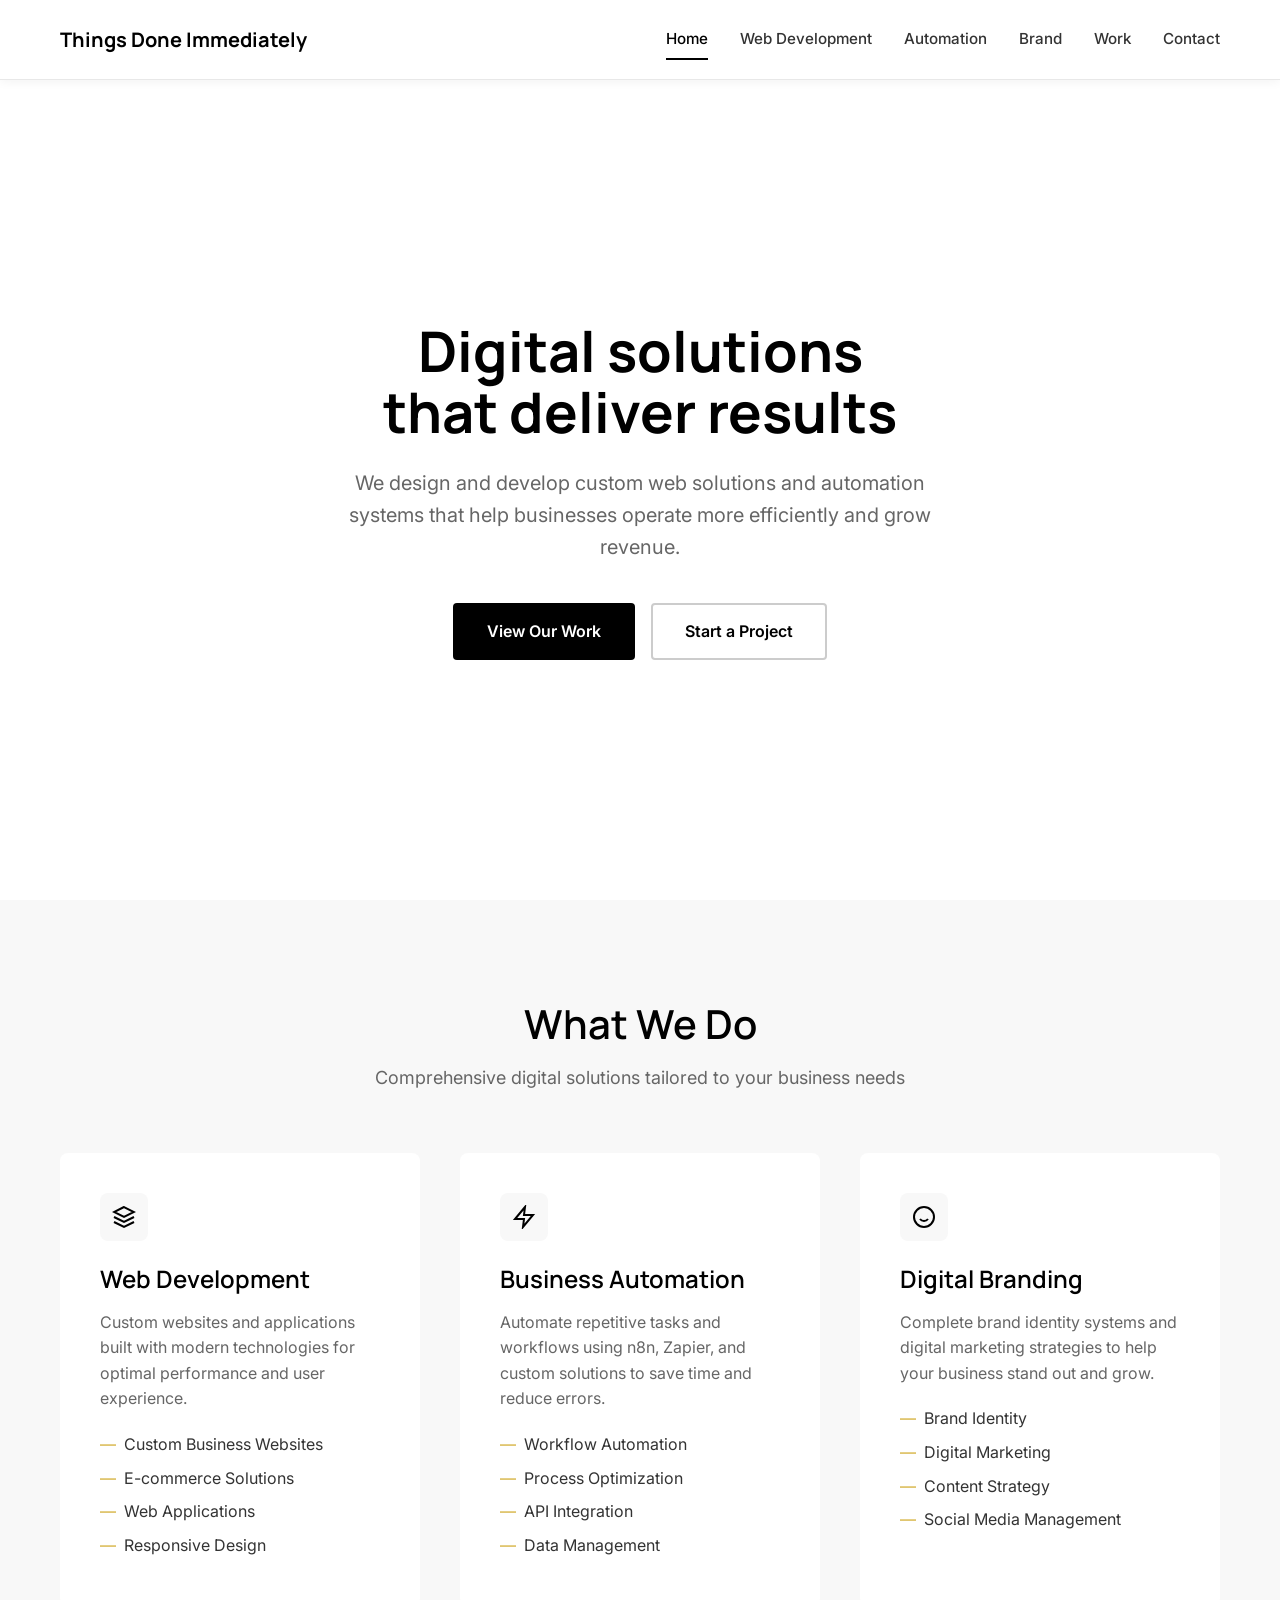
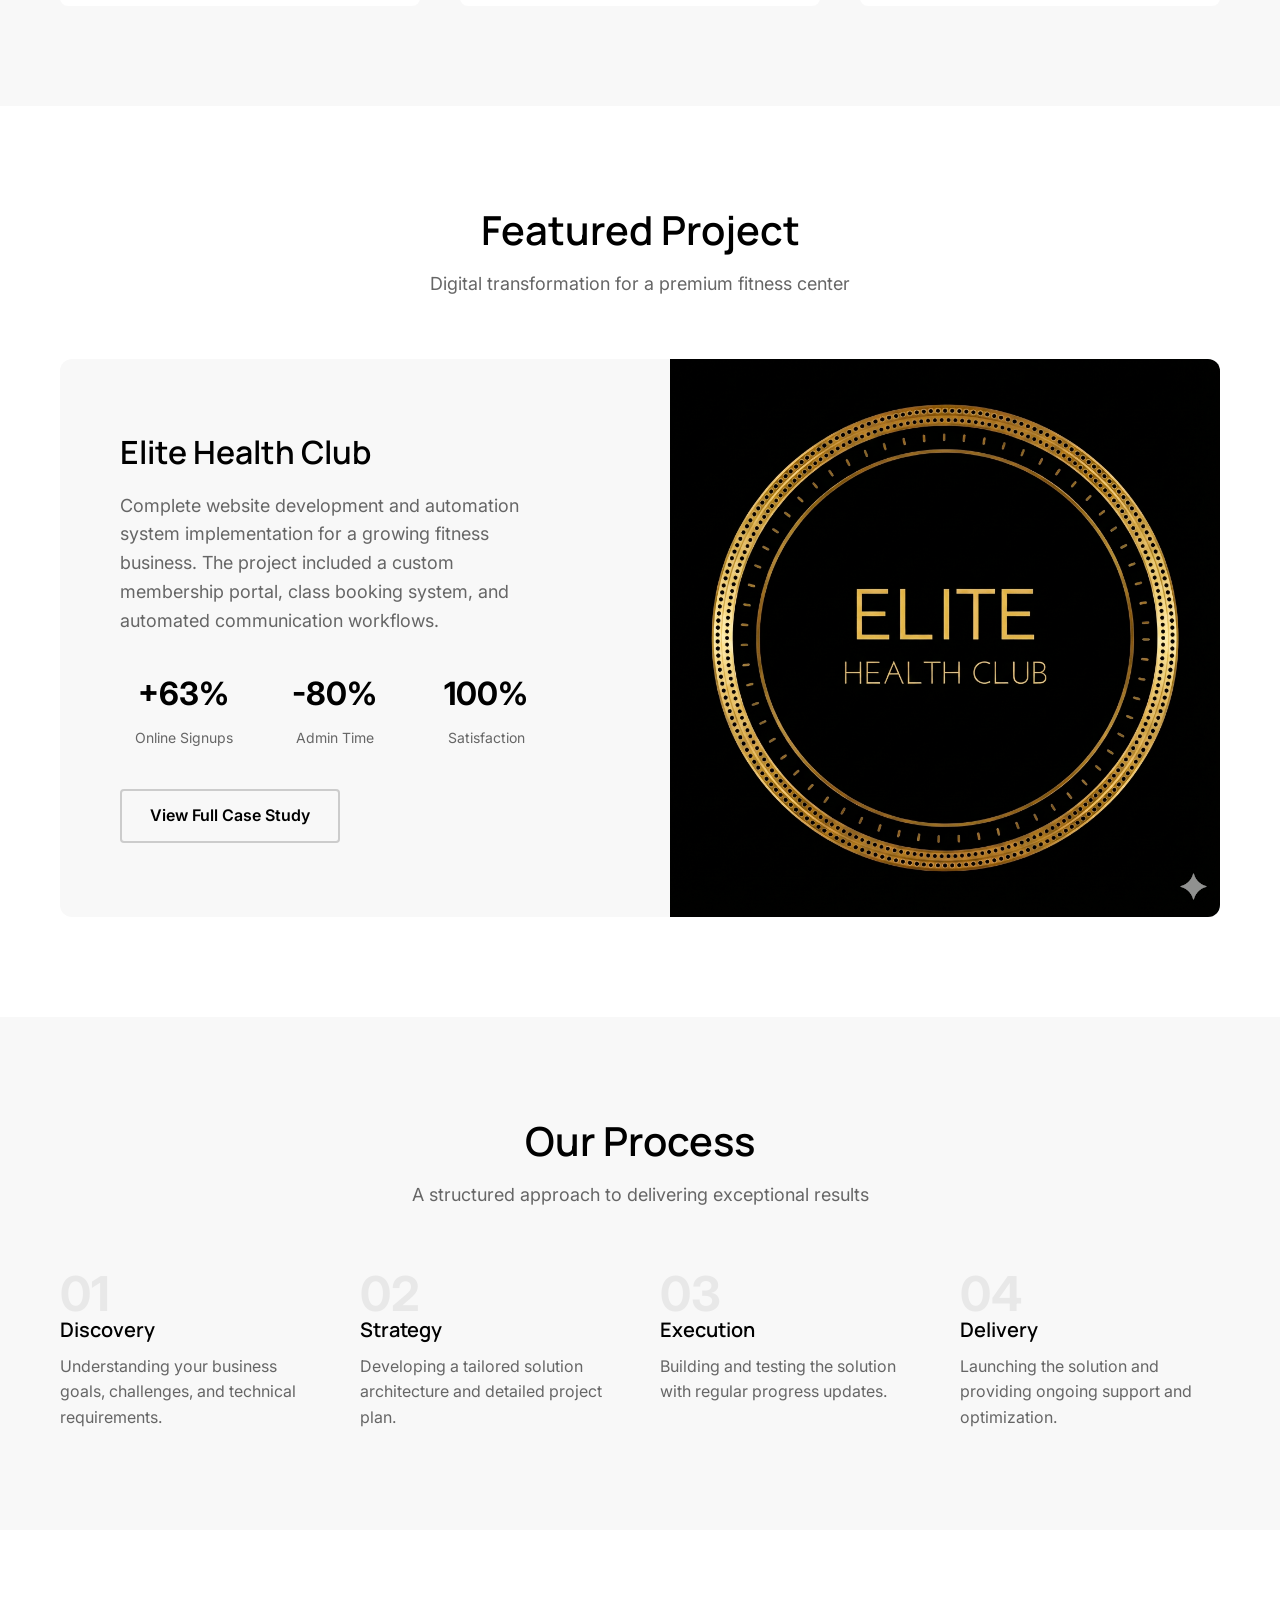
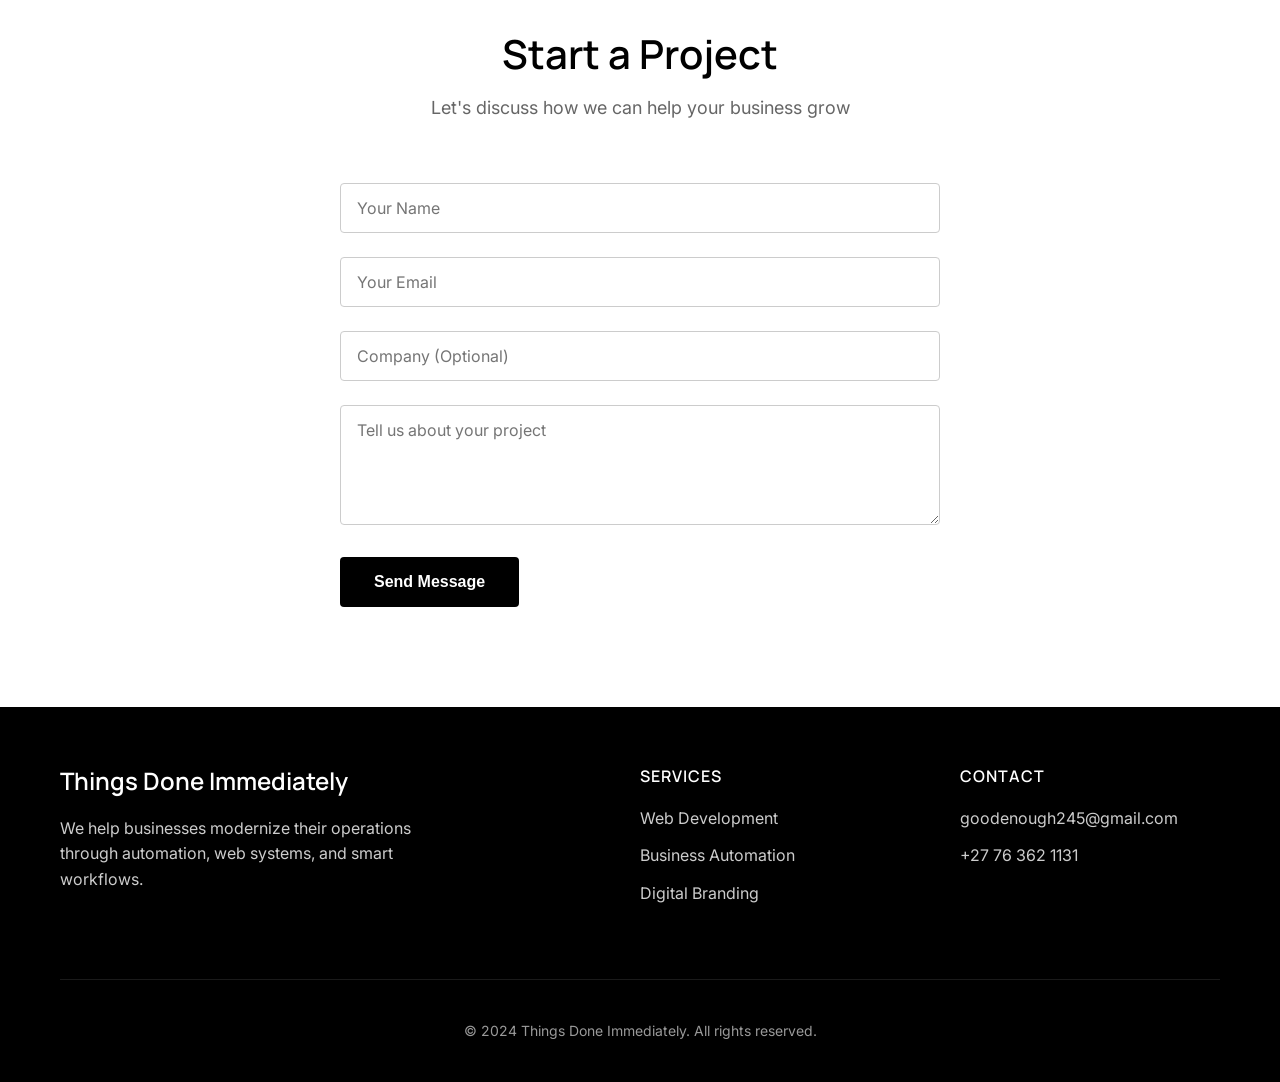
==== index.html @ f84ebe97 "Add 'Brand' link to navigation menu" ====
<!DOCTYPE html>
<html lang="en">
<head>
    <meta charset="UTF-8">
    <meta name="viewport" content="width=device-width, initial-scale=1.0">
    <title>Things Done Immediately | Digital Solutions Agency</title>
    
    <!-- Fonts -->
    <link rel="preconnect" href="https://fonts.googleapis.com">
    <link rel="preconnect" href="https://fonts.gstatic.com" crossorigin>
    <link href="https://fonts.googleapis.com/css2?family=Inter:wght@300;400;500;600;700&family=Manrope:wght@400;500;600;700&display=swap" rel="stylesheet">
    
    <style>
        /* ===== COMPLETE FIXED CSS ===== */
        /* Reset & Base */
        * {
            margin: 0;
            padding: 0;
            box-sizing: border-box;
        }

        :root {
            /* Color System */
            --black: #000000;
            --white: #ffffff;
            --gray-100: #f8f8f8;
            --gray-200: #e8e8e8;
            --gray-300: #cccccc;
            --gray-400: #999999;
            --gray-500: #666666;
            --gray-600: #333333;
            --gray-700: #1a1a1a;
            --accent: #d4af37;
            --accent-blue: #0066cc;
        }

        body {
            font-family: 'Inter', -apple-system, BlinkMacSystemFont, sans-serif;
            color: var(--gray-600);
            line-height: 1.6;
            background: var(--white);
            overflow-x: hidden;
            padding-top: 80px; /* Space for fixed nav */
        }

        h1, h2, h3, h4, h5, h6 {
            font-family: 'Manrope', sans-serif;
            font-weight: 600;
            color: var(--black);
            line-height: 1.2;
        }

        /* Container System */
        .container {
            max-width: 1200px;
            margin: 0 auto;
            padding: 0 20px;
            width: 100%;
        }

        /* Navigation - SIMPLE & FIXED */
        .nav-main {
            position: fixed;
            top: 0;
            left: 0;
            width: 100%;
            background: var(--white);
            border-bottom: 1px solid var(--gray-200);
            z-index: 1000;
            padding: 0;
            height: 80px;
            display: flex;
            align-items: center;
            box-shadow: 0 2px 10px rgba(0,0,0,0.05);
        }

        .nav-container {
            max-width: 1200px;
            margin: 0 auto;
            padding: 0 20px;
            width: 100%;
            display: flex;
            justify-content: space-between;
            align-items: center;
        }

        .nav-brand {
            font-family: 'Manrope', sans-serif;
            font-weight: 700;
            font-size: 1.25rem;
            color: var(--black);
            text-decoration: none;
        }

        .nav-menu {
            display: flex;
            gap: 2rem;
            align-items: center;
        }

        .nav-link {
            color: var(--gray-600);
            text-decoration: none;
            font-weight: 500;
            font-size: 0.95rem;
            transition: color 0.3s ease;
            padding: 0.5rem 0;
            position: relative;
        }

        .nav-link:hover,
        .nav-link.active {
            color: var(--black);
        }

        .nav-link.active:after {
            content: '';
            position: absolute;
            bottom: 0;
            left: 0;
            width: 100%;
            height: 2px;
            background: var(--black);
        }

        .mobile-toggle {
            display: none;
            flex-direction: column;
            gap: 4px;
            background: none;
            border: none;
            cursor: pointer;
            padding: 0.5rem;
        }

        .mobile-toggle span {
            width: 24px;
            height: 2px;
            background: var(--black);
            transition: 0.3s;
        }

        /* Sections */
        section {
            padding: 100px 0;
            width: 100%;
        }

        .section-header {
            text-align: center;
            margin-bottom: 60px;
            max-width: 100%;
        }

        .section-header h2 {
            font-size: 2.5rem;
            margin-bottom: 16px;
        }

        .section-header p {
            font-size: 1.125rem;
            color: var(--gray-500);
            max-width: 600px;
            margin: 0 auto;
        }

        /* Hero Section */
        .hero {
            min-height: calc(100vh - 80px);
            display: flex;
            align-items: center;
            padding: 0;
        }

        .hero-content {
            max-width: 800px;
            margin: 0 auto;
            text-align: center;
        }

        .hero-title {
            font-size: 3.5rem;
            font-weight: 700;
            margin-bottom: 24px;
            line-height: 1.1;
        }

        .hero-subtitle {
            font-size: 1.25rem;
            color: var(--gray-500);
            margin-bottom: 40px;
            max-width: 600px;
            margin-left: auto;
            margin-right: auto;
        }

        /* Buttons */
        .btn {
            display: inline-block;
            padding: 14px 32px;
            font-size: 1rem;
            font-weight: 600;
            text-decoration: none;
            border-radius: 4px;
            transition: all 0.3s ease;
            border: 2px solid transparent;
            cursor: pointer;
            text-align: center;
        }

        .btn-primary {
            background: var(--black);
            color: var(--white);
        }

        .btn-primary:hover {
            background: var(--gray-700);
            transform: translateY(-2px);
            box-shadow: 0 10px 20px rgba(0,0,0,0.1);
        }

        .btn-secondary {
            background: transparent;
            color: var(--black);
            border-color: var(--gray-300);
        }

        .btn-secondary:hover {
            border-color: var(--black);
            transform: translateY(-2px);
        }

        .btn-outline {
            background: transparent;
            color: var(--black);
            border: 2px solid var(--gray-300);
            padding: 12px 28px;
        }

        .btn-outline:hover {
            border-color: var(--black);
        }

        .btn-group {
            display: flex;
            gap: 16px;
            flex-wrap: wrap;
            justify-content: center;
        }

        /* Services */
        .services {
            background: var(--gray-100);
        }

        .services-grid {
            display: grid;
            grid-template-columns: repeat(auto-fit, minmax(300px, 1fr));
            gap: 40px;
            margin-top: 40px;
        }

        .service-card {
            background: var(--white);
            padding: 40px;
            border-radius: 8px;
            transition: transform 0.3s ease, box-shadow 0.3s ease;
            height: 100%;
        }

        .service-card:hover {
            transform: translateY(-8px);
            box-shadow: 0 20px 40px rgba(0, 0, 0, 0.08);
        }

        .service-icon {
            width: 48px;
            height: 48px;
            background: var(--gray-100);
            border-radius: 8px;
            display: flex;
            align-items: center;
            justify-content: center;
            margin-bottom: 24px;
        }

        .service-icon svg {
            width: 24px;
            height: 24px;
            color: var(--black);
        }

        .service-card h3 {
            font-size: 1.5rem;
            margin-bottom: 16px;
        }

        .service-card p {
            color: var(--gray-500);
            margin-bottom: 20px;
        }

        .service-features {
            list-style: none;
            padding: 0;
        }

        .service-features li {
            color: var(--gray-600);
            margin-bottom: 8px;
            display: flex;
            align-items: center;
            gap: 8px;
        }

        .service-features li:before {
            content: "—";
            color: var(--accent);
        }

        /* Featured Work */
        .featured-work {
            background: var(--white);
        }

        .case-study {
            display: grid;
            grid-template-columns: 1fr 1fr;
            gap: 60px;
            align-items: center;
            background: var(--gray-100);
            border-radius: 12px;
            overflow: hidden;
        }

        .case-study-content {
            padding: 60px;
        }

        .case-study-content h3 {
            font-size: 2rem;
            margin-bottom: 20px;
        }

        .case-study-description {
            font-size: 1.125rem;
            color: var(--gray-500);
            margin-bottom: 32px;
            line-height: 1.6;
        }

        .case-study-stats {
            display: grid;
            grid-template-columns: repeat(3, 1fr);
            gap: 24px;
            margin-bottom: 40px;
        }

        .stat {
            text-align: center;
        }

        .stat-number {
            font-size: 2rem;
            font-weight: 700;
            color: var(--black);
            margin-bottom: 8px;
        }

        .stat-label {
            font-size: 0.875rem;
            color: var(--gray-500);
        }

        .case-study-image {
            height: 100%;
            min-height: 500px;
            background: var(--gray-200);
            position: relative;
            overflow: hidden;
        }

        .project-image {
            width: 100%;
            height: 100%;
            object-fit: cover;
            transition: transform 0.5s ease;
        }

        .case-study:hover .project-image {
            transform: scale(1.05);
        }

        /* Process */
        .process {
            background: var(--gray-100);
        }

        .process-steps {
            display: grid;
            grid-template-columns: repeat(auto-fit, minmax(250px, 1fr));
            gap: 40px;
            margin-top: 60px;
        }

        .step {
            position: relative;
            padding-top: 48px;
        }

        .step-number {
            position: absolute;
            top: 0;
            left: 0;
            font-size: 3rem;
            font-weight: 700;
            color: var(--gray-200);
            line-height: 1;
        }

        .step h4 {
            font-size: 1.25rem;
            margin-bottom: 12px;
        }

        .step p {
            color: var(--gray-500);
        }

        /* Contact */
        .contact {
            background: var(--white);
        }

        .contact-form {
            max-width: 600px;
            margin: 0 auto;
        }

        .form-group {
            margin-bottom: 24px;
        }

        .form-control {
            width: 100%;
            padding: 14px 16px;
            font-size: 1rem;
            border: 1px solid var(--gray-300);
            border-radius: 4px;
            transition: border-color 0.3s ease;
            font-family: 'Inter', sans-serif;
        }

        .form-control:focus {
            outline: none;
            border-color: var(--black);
        }

        textarea.form-control {
            min-height: 120px;
            resize: vertical;
        }

        /* Footer */
        .footer {
            background: var(--black);
            color: var(--white);
            padding: 60px 0 40px;
        }

        .footer-content {
            display: grid;
            grid-template-columns: 2fr 1fr 1fr;
            gap: 60px;
            margin-bottom: 60px;
        }

        .footer-brand h3 {
            font-size: 1.5rem;
            color: var(--white);
            margin-bottom: 20px;
        }

        .footer-brand p {
            color: var(--gray-300);
            max-width: 400px;
        }

        .footer-links h4 {
            font-size: 1rem;
            color: var(--white);
            margin-bottom: 20px;
            text-transform: uppercase;
            letter-spacing: 1px;
        }

        .footer-links ul {
            list-style: none;
            padding: 0;
        }

        .footer-links li {
            margin-bottom: 12px;
        }

        .footer-links a {
            color: var(--gray-300);
            text-decoration: none;
            transition: color 0.3s ease;
        }

        .footer-links a:hover {
            color: var(--white);
        }

        .footer-bottom {
            padding-top: 40px;
            border-top: 1px solid var(--gray-700);
            text-align: center;
            color: var(--gray-400);
            font-size: 0.875rem;
        }

        /* Responsive Design */
        @media (max-width: 1024px) {
            .hero-title {
                font-size: 3rem;
            }
            
            .case-study {
                grid-template-columns: 1fr;
            }
            
            .case-study-image {
                min-height: 400px;
                order: -1;
            }
            
            .footer-content {
                grid-template-columns: 1fr 1fr;
            }
        }

        @media (max-width: 768px) {
            body {
                padding-top: 70px;
            }
            
            .nav-main {
                height: 70px;
            }
            
            .mobile-toggle {
                display: flex;
            }
            
            .nav-menu {
                position: fixed;
                top: 70px;
                left: 0;
                width: 100%;
                background: var(--white);
                flex-direction: column;
                padding: 2rem;
                gap: 1.5rem;
                border-top: 1px solid var(--gray-200);
                box-shadow: 0 10px 30px rgba(0,0,0,0.1);
                display: none;
                z-index: 999;
            }
            
            .nav-menu.active {
                display: flex;
            }
            
            section {
                padding: 60px 0;
            }
            
            .hero {
                min-height: calc(100vh - 70px);
            }
            
            .hero-title {
                font-size: 2.5rem;
            }
            
            .hero-subtitle {
                font-size: 1.125rem;
            }
            
            .btn-group {
                flex-direction: column;
                align-items: center;
            }
            
            .btn {
                width: 100%;
                max-width: 300px;
            }
            
            .case-study-content {
                padding: 30px;
            }
            
            .case-study-stats {
                grid-template-columns: 1fr;
                gap: 20px;
            }
            
            .footer-content {
                grid-template-columns: 1fr;
                gap: 40px;
            }
            
            .process-steps {
                grid-template-columns: 1fr;
            }
        }

        @media (max-width: 480px) {
            .hero-title {
                font-size: 2rem;
            }
            
            .section-header h2 {
                font-size: 2rem;
            }
            
            .service-card {
                padding: 30px;
            }
            
            .services-grid {
                grid-template-columns: 1fr;
            }
            
            .case-study-image {
                min-height: 300px;
            }
        }
    </style>
</head>
<body>
    <!-- Fixed Navigation -->
<nav class="nav-main">
    <div class="nav-container">
        <a href="index.html" class="nav-brand">Things Done Immediately</a>
        
        <button class="mobile-toggle" id="mobileToggle">
            <span></span>
            <span></span>
            <span></span>
        </button>
        
       <div class="nav-menu" id="navMenu">
    <a href="index.html" class="nav-link active">Home</a>
    <a href="web-development.html" class="nav-link">Web Development</a>
    <a href="automation.html" class="nav-link">Automation</a>
    <a href="brand.html" class="nav-link">Brand</a>
    <a href="work.html" class="nav-link">Work</a>
    <a href="contact.html" class="nav-link">Contact</a>
</div>
    </div>
</nav>

    <!-- Hero Section -->
    <section class="hero">
        <div class="container">
            <div class="hero-content">
                <h1 class="hero-title">
                    Digital solutions<br>
                    that deliver results
                </h1>
                <p class="hero-subtitle">
                    We design and develop custom web solutions and automation systems 
                    that help businesses operate more efficiently and grow revenue.
                </p>
                <div class="btn-group">
                    <a href="#work" class="btn btn-primary">View Our Work</a>
                    <a href="#contact" class="btn btn-secondary">Start a Project</a>
                </div>
            </div>
        </div>
    </section>

    <!-- Services -->
    <section class="services" id="services">
        <div class="container">
            <div class="section-header">
                <h2>What We Do</h2>
                <p>Comprehensive digital solutions tailored to your business needs</p>
            </div>
            
            <div class="services-grid">
                <!-- Web Development -->
                <div class="service-card">
                    <div class="service-icon">
                        <svg viewBox="0 0 24 24" fill="none" stroke="currentColor" stroke-width="2">
                            <path d="M12 2L2 7l10 5 10-5-10-5zM2 17l10 5 10-5M2 12l10 5 10-5"/>
                        </svg>
                    </div>
                    <h3>Web Development</h3>
                    <p>Custom websites and applications built with modern technologies for optimal performance and user experience.</p>
                    <ul class="service-features">
                        <li>Custom Business Websites</li>
                        <li>E-commerce Solutions</li>
                        <li>Web Applications</li>
                        <li>Responsive Design</li>
                    </ul>
                </div>

                <!-- Automation -->
                <div class="service-card">
                    <div class="service-icon">
                        <svg viewBox="0 0 24 24" fill="none" stroke="currentColor" stroke-width="2">
                            <path d="M13 2L3 14h9l-1 8 10-12h-9l1-8z"/>
                        </svg>
                    </div>
                    <h3>Business Automation</h3>
                    <p>Automate repetitive tasks and workflows using n8n, Zapier, and custom solutions to save time and reduce errors.</p>
                    <ul class="service-features">
                        <li>Workflow Automation</li>
                        <li>Process Optimization</li>
                        <li>API Integration</li>
                        <li>Data Management</li>
                    </ul>
                </div>

                <!-- Branding -->
                <div class="service-card">
                    <div class="service-icon">
                        <svg viewBox="0 0 24 24" fill="none" stroke="currentColor" stroke-width="2">
                            <circle cx="12" cy="12" r="10"/>
                            <path d="M8 14s1.5 2 4 2 4-2 4-2M9 9h.01M15 9h.01"/>
                        </svg>
                    </div>
                    <h3>Digital Branding</h3>
                    <p>Complete brand identity systems and digital marketing strategies to help your business stand out and grow.</p>
                    <ul class="service-features">
                        <li>Brand Identity</li>
                        <li>Digital Marketing</li>
                        <li>Content Strategy</li>
                        <li>Social Media Management</li>
                    </ul>
                </div>
            </div>
        </div>
    </section>

    <!-- Featured Work -->
    <section class="featured-work" id="work">
        <div class="container">
            <div class="section-header">
                <h2>Featured Project</h2>
                <p>Digital transformation for a premium fitness center</p>
            </div>
            
            <div class="case-study">
                <div class="case-study-content">
                    <h3>Elite Health Club</h3>
                    <p class="case-study-description">
                        Complete website development and automation system implementation 
                        for a growing fitness business. The project included a custom 
                        membership portal, class booking system, and automated 
                        communication workflows.
                    </p>
                    
                    <div class="case-study-stats">
                        <div class="stat">
                            <div class="stat-number">+63%</div>
                            <div class="stat-label">Online Signups</div>
                        </div>
                        <div class="stat">
                            <div class="stat-number">-80%</div>
                            <div class="stat-label">Admin Time</div>
                        </div>
                        <div class="stat">
                            <div class="stat-number">100%</div>
                            <div class="stat-label">Satisfaction</div>
                        </div>
                    </div>
                    
                    <a href="elite-health-club-case-study.html" class="btn btn-outline">
                        View Full Case Study
                    </a>
                </div>
                
                <div class="case-study-image">
                    <img src="images/elite-health-club-project.jpg" alt="Elite Health Club Website" class="project-image">
                </div>
            </div>
        </div>
    </section>

    <!-- Process -->
    <section class="process" id="process">
        <div class="container">
            <div class="section-header">
                <h2>Our Process</h2>
                <p>A structured approach to delivering exceptional results</p>
            </div>
            
            <div class="process-steps">
                <div class="step">
                    <div class="step-number">01</div>
                    <h4>Discovery</h4>
                    <p>Understanding your business goals, challenges, and technical requirements.</p>
                </div>
                <div class="step">
                    <div class="step-number">02</div>
                    <h4>Strategy</h4>
                    <p>Developing a tailored solution architecture and detailed project plan.</p>
                </div>
                <div class="step">
                    <div class="step-number">03</div>
                    <h4>Execution</h4>
                    <p>Building and testing the solution with regular progress updates.</p>
                </div>
                <div class="step">
                    <div class="step-number">04</div>
                    <h4>Delivery</h4>
                    <p>Launching the solution and providing ongoing support and optimization.</p>
                </div>
            </div>
        </div>
    </section>

    <!-- Contact -->
    <section class="contact" id="contact">
        <div class="container">
            <div class="section-header">
                <h2>Start a Project</h2>
                <p>Let's discuss how we can help your business grow</p>
            </div>
            
            <div class="contact-form">
                <form action="https://formspree.io/f/your-form-id" method="POST">
                    <div class="form-group">
                        <input type="text" name="name" class="form-control" placeholder="Your Name" required>
                    </div>
                    <div class="form-group">
                        <input type="email" name="email" class="form-control" placeholder="Your Email" required>
                    </div>
                    <div class="form-group">
                        <input type="text" name="company" class="form-control" placeholder="Company (Optional)">
                    </div>
                    <div class="form-group">
                        <textarea name="message" class="form-control" placeholder="Tell us about your project" required></textarea>
                    </div>
                    <button type="submit" class="btn btn-primary">Send Message</button>
                </form>
            </div>
        </div>
    </section>

    <!-- Footer -->
    <footer class="footer">
        <div class="container">
            <div class="footer-content">
                <div class="footer-brand">
                    <h3>Things Done Immediately</h3>
                    <p>We help businesses modernize their operations through automation, web systems, and smart workflows.</p>
                </div>
                
                <div class="footer-links">
                    <h4>Services</h4>
                    <ul>
                        <li><a href="web-development.html">Web Development</a></li>
                        <li><a href="automation.html">Business Automation</a></li>
                        <li><a href="branding.html">Digital Branding</a></li>
                    </ul>
                </div>
                
                <div class="footer-links">
                    <h4>Contact</h4>
                    <ul>
                        <li><a href="mailto:goodenough245@gmail.com">goodenough245@gmail.com</a></li>
                        <li><a href="https://wa.me/27763621131">+27 76 362 1131</a></li>
                    </ul>
                </div>
            </div>
            
            <div class="footer-bottom">
                <p>&copy; 2024 Things Done Immediately. All rights reserved.</p>
            </div>
        </div>
    </footer>

    <!-- JavaScript -->
    <script>
        // Mobile menu toggle
        const mobileToggle = document.getElementById('mobileToggle');
        const navMenu = document.getElementById('navMenu');
        
        if (mobileToggle) {
            mobileToggle.addEventListener('click', (e) => {
                e.stopPropagation();
                navMenu.classList.toggle('active');
            });
        }
        
        // Close menu when clicking outside
        document.addEventListener('click', (e) => {
            if (!e.target.closest('.nav-container') && navMenu.classList.contains('active')) {
                navMenu.classList.remove('active');
            }
        });
        
        // Close menu when clicking a link
        document.querySelectorAll('.nav-link').forEach(link => {
            link.addEventListener('click', () => {
                navMenu.classList.remove('active');
            });
        });
        
        // Smooth scroll for anchor links
        document.querySelectorAll('a[href^="#"]').forEach(anchor => {
            anchor.addEventListener('click', function (e) {
                const href = this.getAttribute('href');
                if (href === '#' || href === '#!') return;
                
                e.preventDefault();
                const targetElement = document.querySelector(href);
                if (targetElement) {
                    window.scrollTo({
                        top: targetElement.offsetTop - 80,
                        behavior: 'smooth'
                    });
                }
            });
        });
        
        // Form submission
        const contactForm = document.querySelector('.contact-form form');
        if (contactForm) {
            contactForm.addEventListener('submit', function(e) {
                e.preventDefault();
                // Add your form submission logic here
                alert('Thank you for your message. We will get back to you soon!');
                this.reset();
            });
        }
    </script>
</body>
</html>
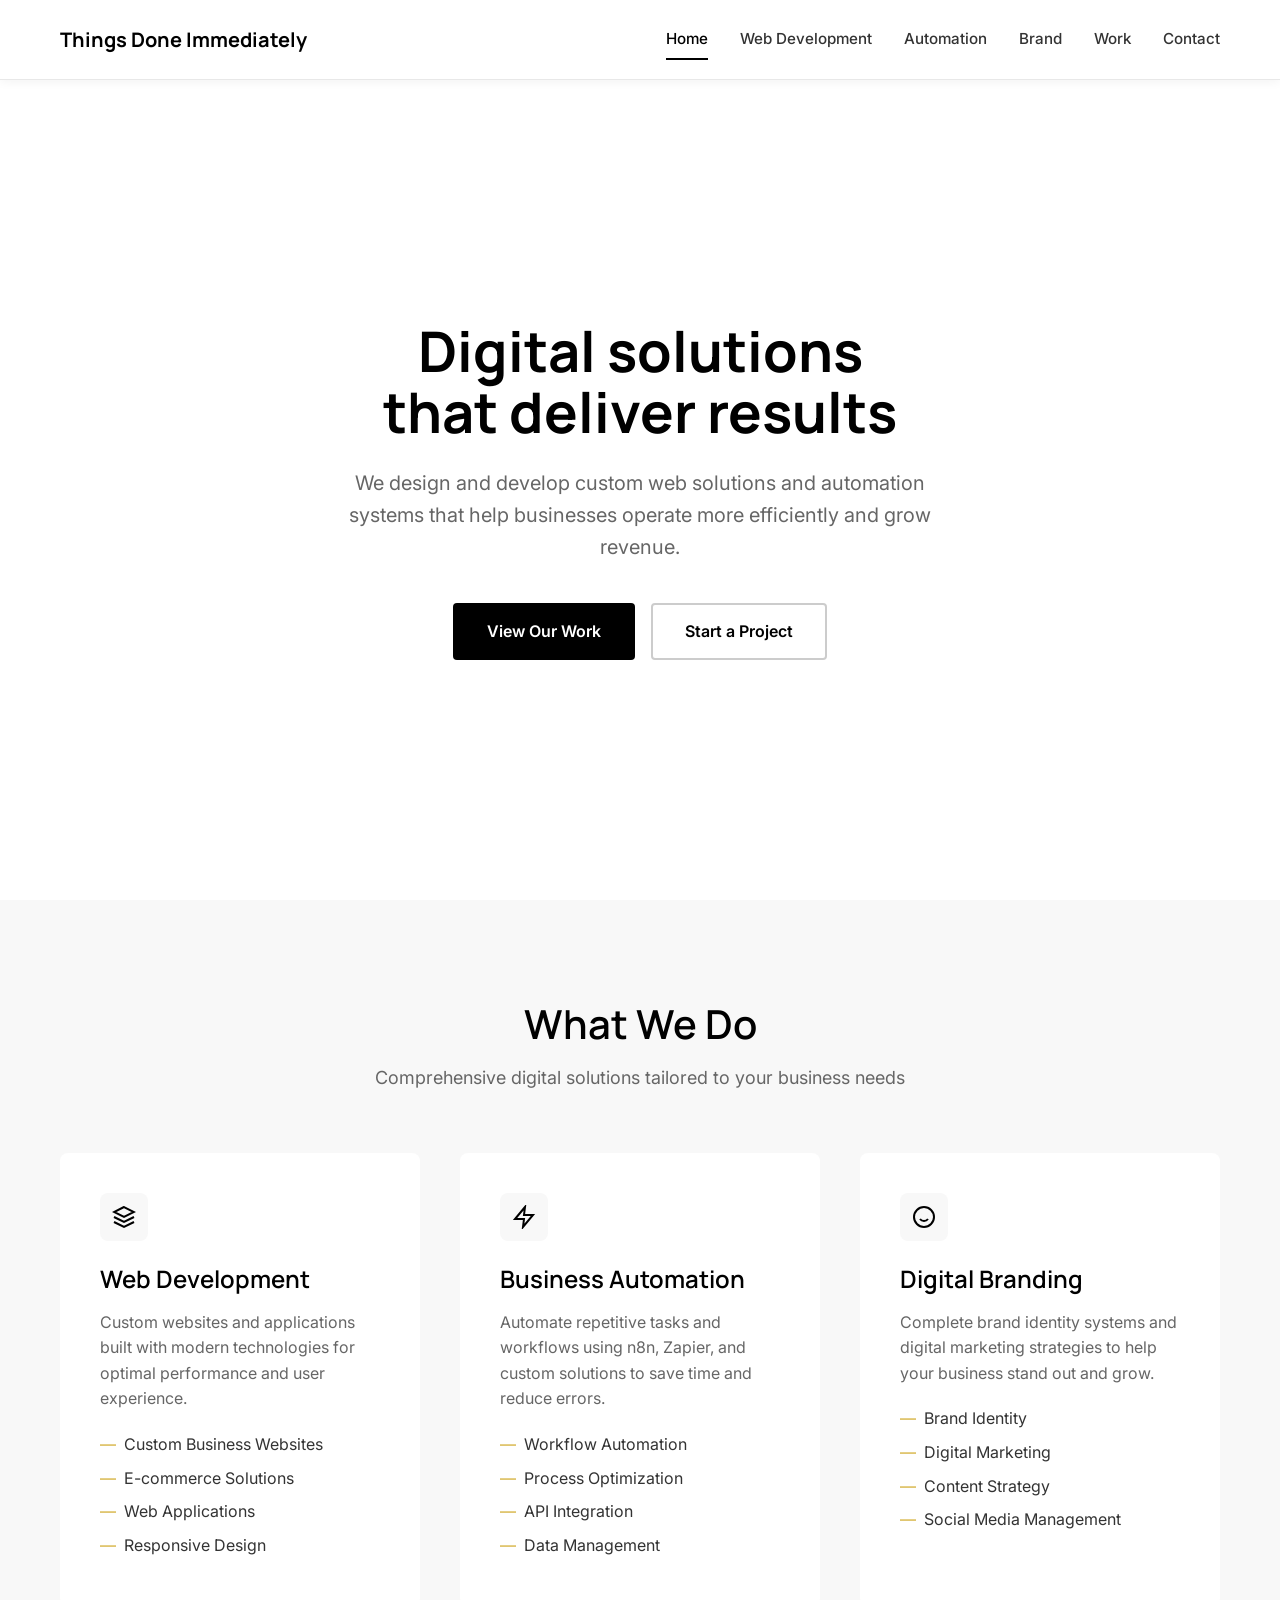
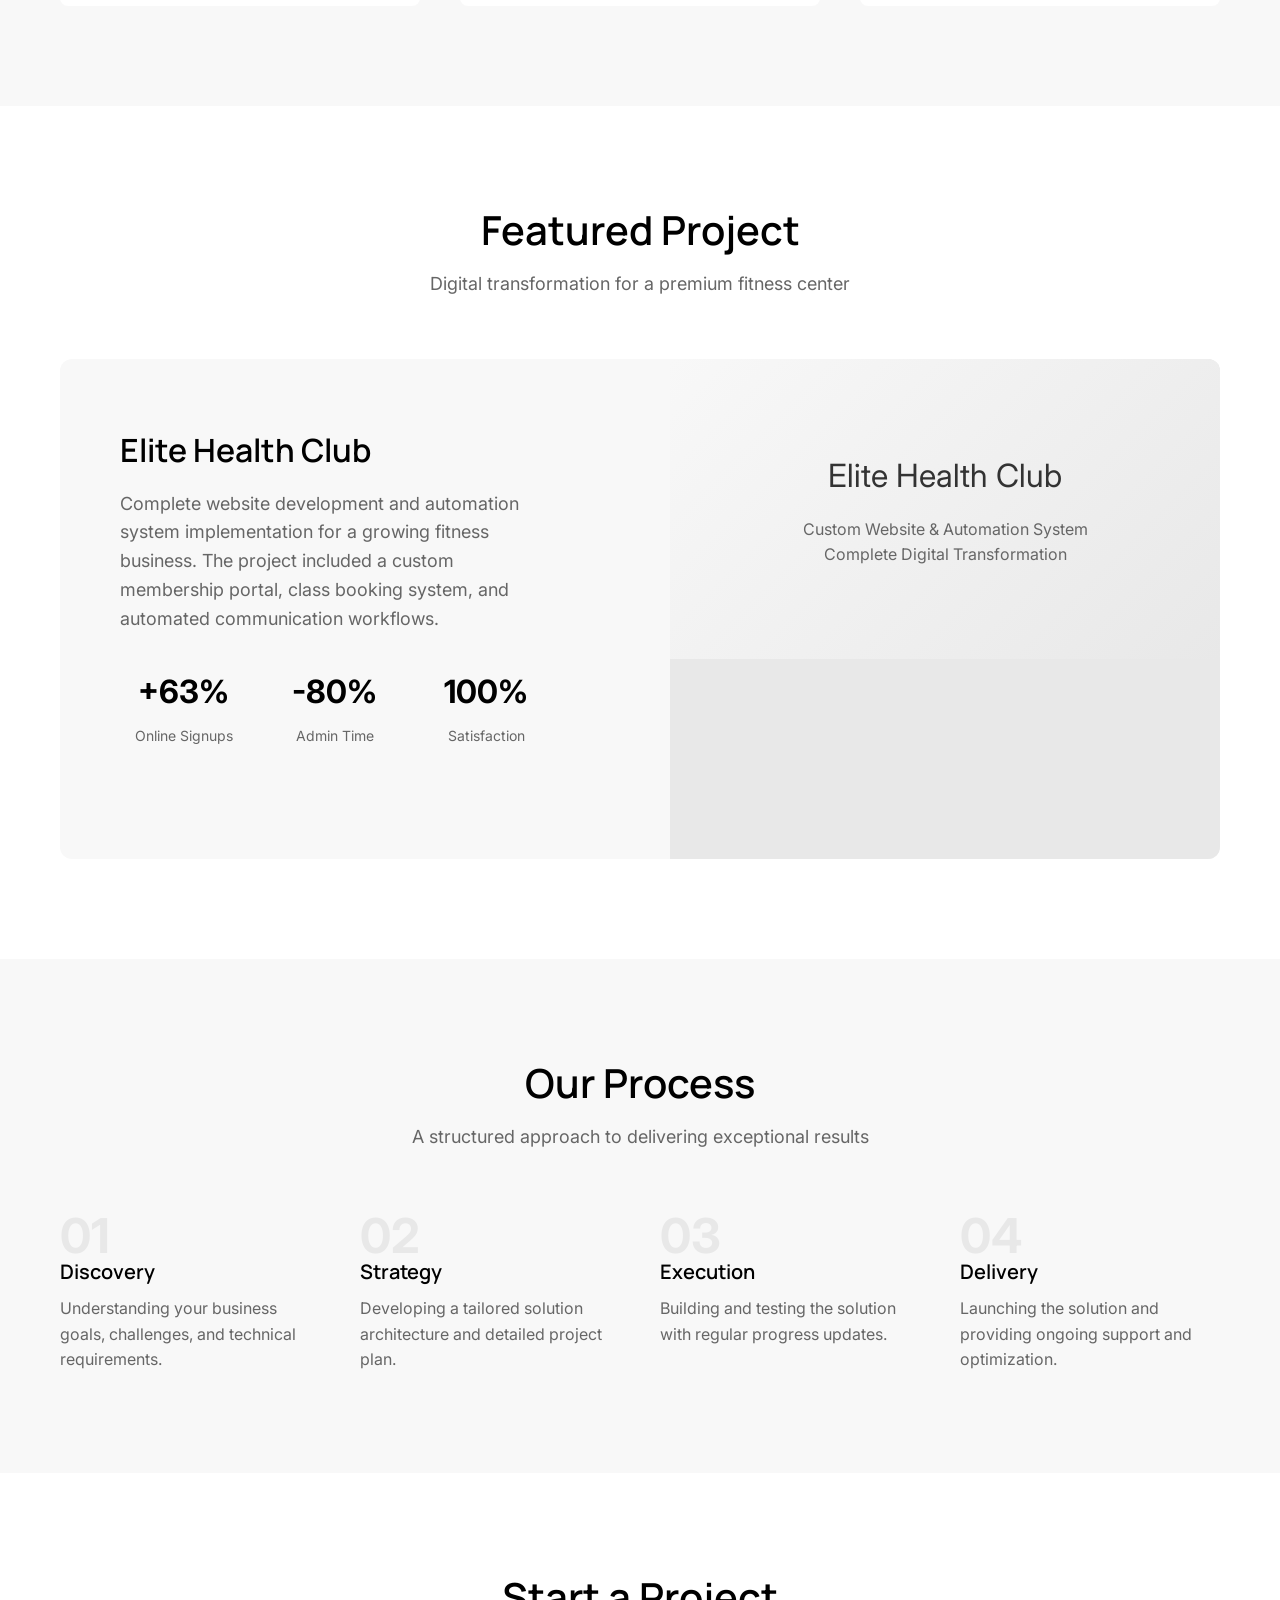
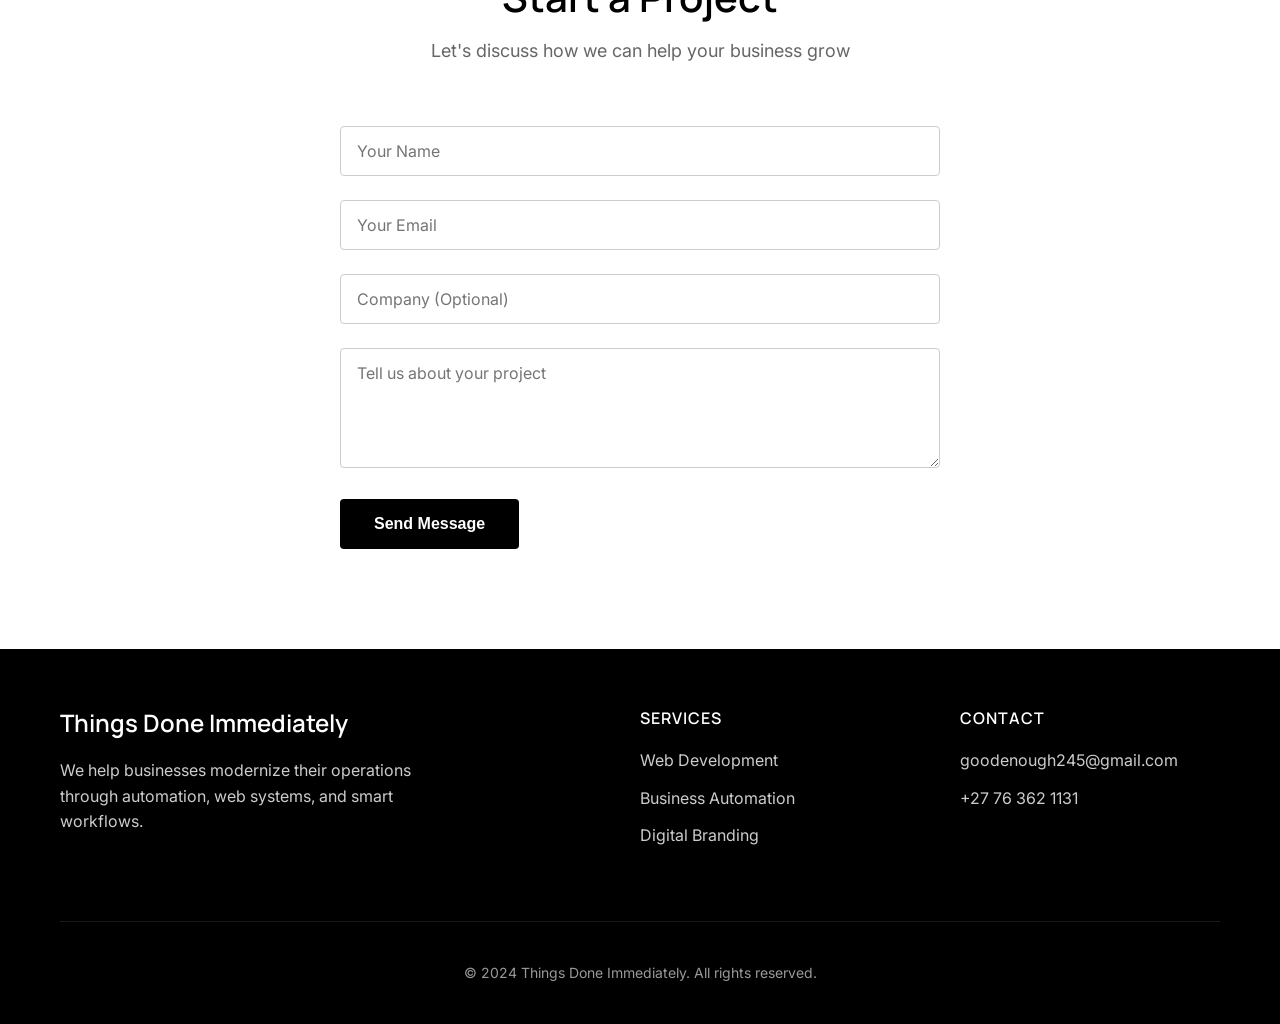
==== commit f003b65d: "Refactor Featured Work section layout and content Updated the Featured Work section to enhance prese" ====
--- a/index.html
+++ b/index.html
@@ -748,7 +748,7 @@
         </div>
     </section>
 
-    <!-- Featured Work -->
+       <!-- Featured Work -->
     <section class="featured-work" id="work">
         <div class="container">
             <div class="section-header">
@@ -780,14 +780,16 @@
                             <div class="stat-label">Satisfaction</div>
                         </div>
                     </div>
-                    
-                    <a href="elite-health-club-case-study.html" class="btn btn-outline">
-                        View Full Case Study
-                    </a>
                 </div>
                 
                 <div class="case-study-image">
-                    <img src="images/elite-health-club-project.jpg" alt="Elite Health Club Website" class="project-image">
+                    <div style="width: 100%; height: 300px; background: linear-gradient(135deg, var(--gray-100) 0%, var(--gray-200) 100%); display: flex; flex-direction: column; align-items: center; justify-content: center; padding: 40px;">
+                        <div style="font-size: 2rem; margin-bottom: 15px; color: var(--gray-600);">Elite Health Club</div>
+                        <div style="color: var(--gray-500); text-align: center; max-width: 400px;">
+                            Custom Website & Automation System<br>
+                            Complete Digital Transformation
+                        </div>
+                    </div>
                 </div>
             </div>
         </div>
@@ -864,13 +866,13 @@
                 </div>
                 
                 <div class="footer-links">
-                    <h4>Services</h4>
-                    <ul>
-                        <li><a href="web-development.html">Web Development</a></li>
-                        <li><a href="automation.html">Business Automation</a></li>
-                        <li><a href="branding.html">Digital Branding</a></li>
-                    </ul>
-                </div>
+    <h4>Services</h4>
+    <ul>
+        <li><a href="web-development.html">Web Development</a></li>
+        <li><a href="automation.html">Business Automation</a></li>
+        <li><a href="brand.html">Digital Branding</a></li>
+    </ul>
+</div>
                 
                 <div class="footer-links">
                     <h4>Contact</h4>
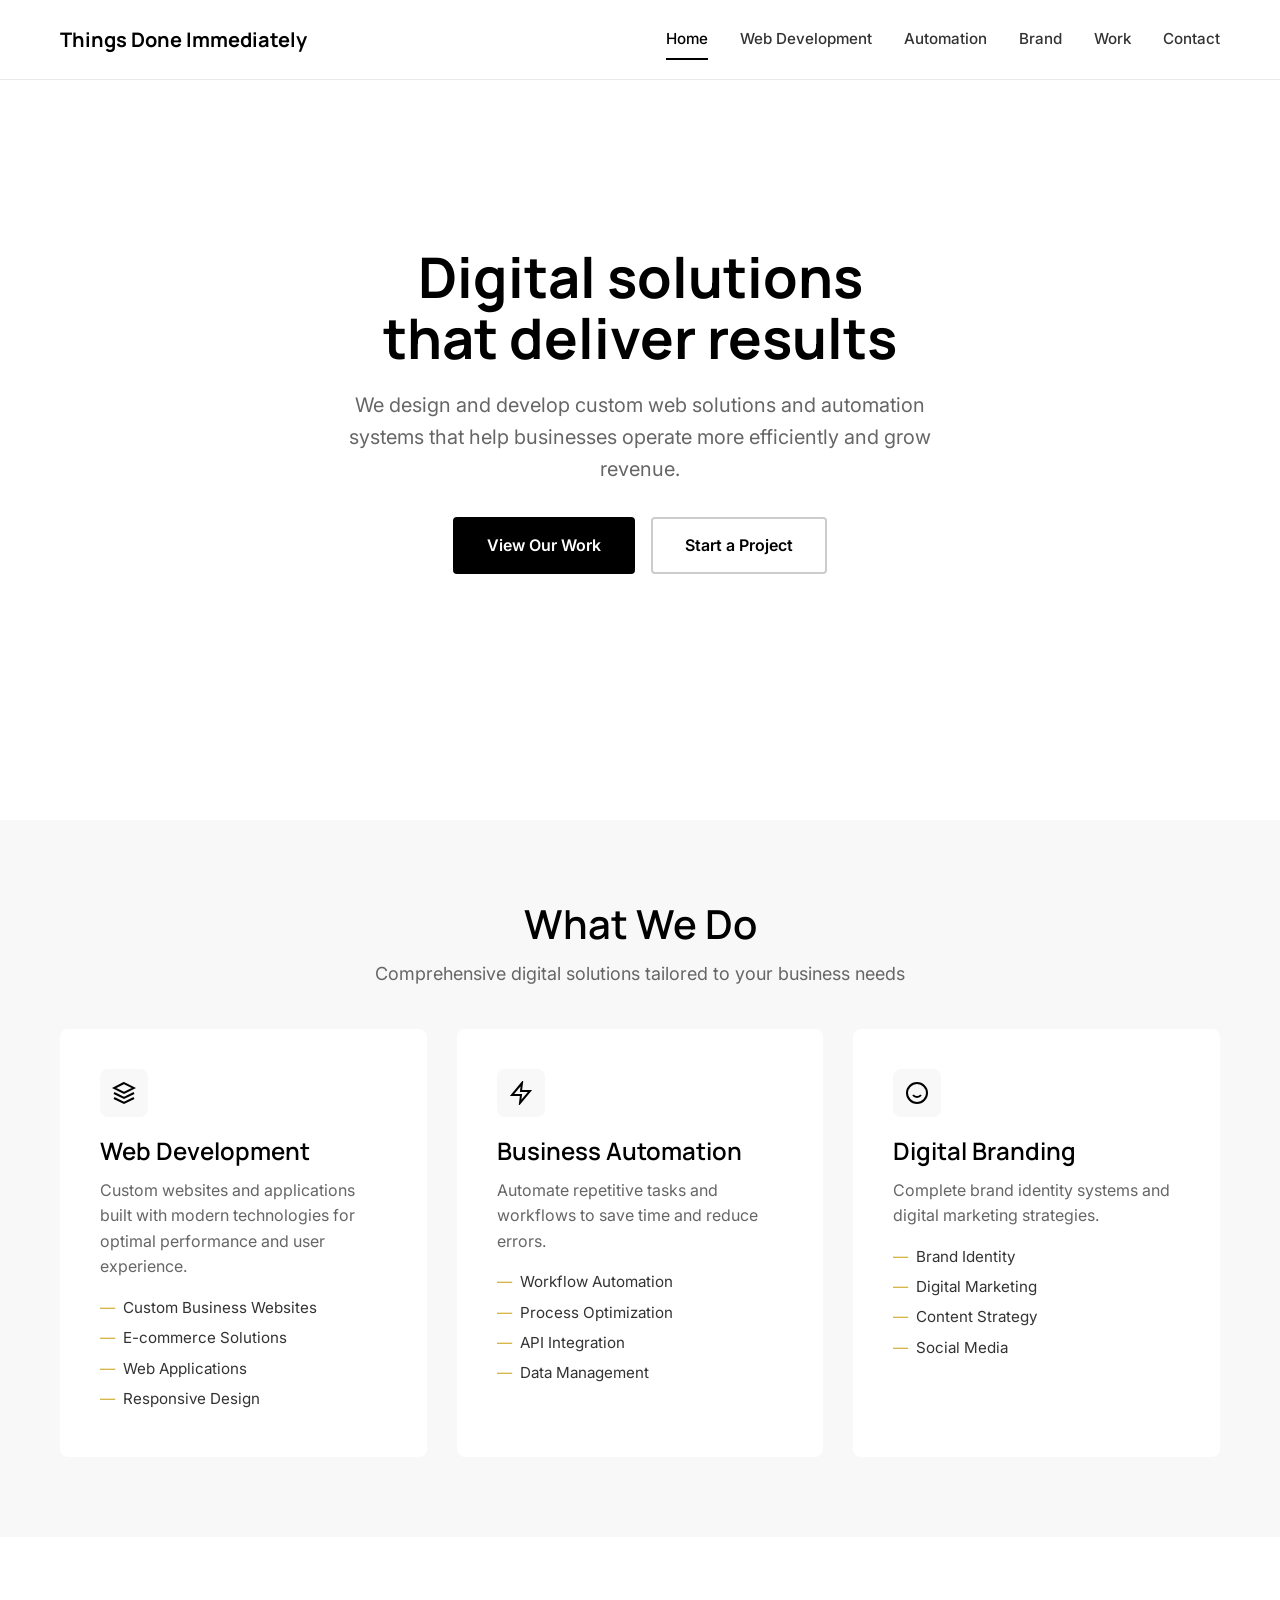
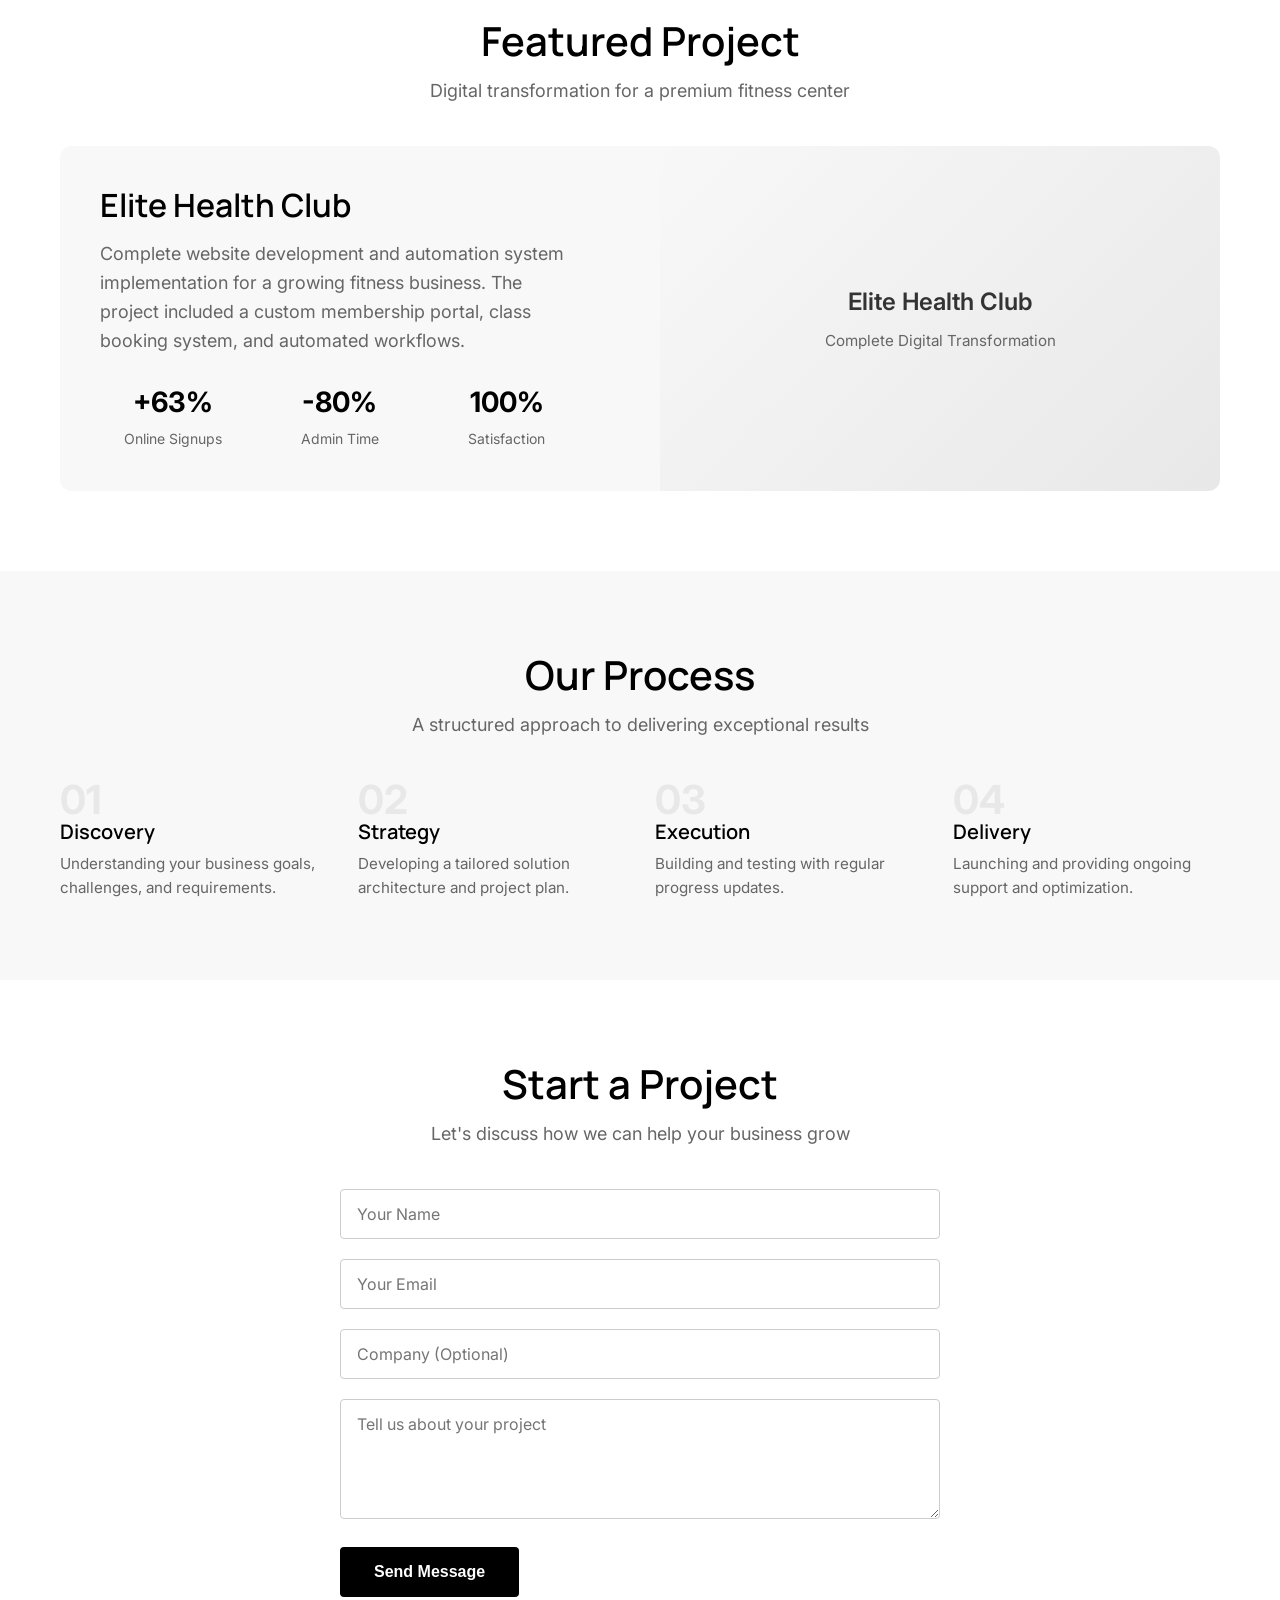
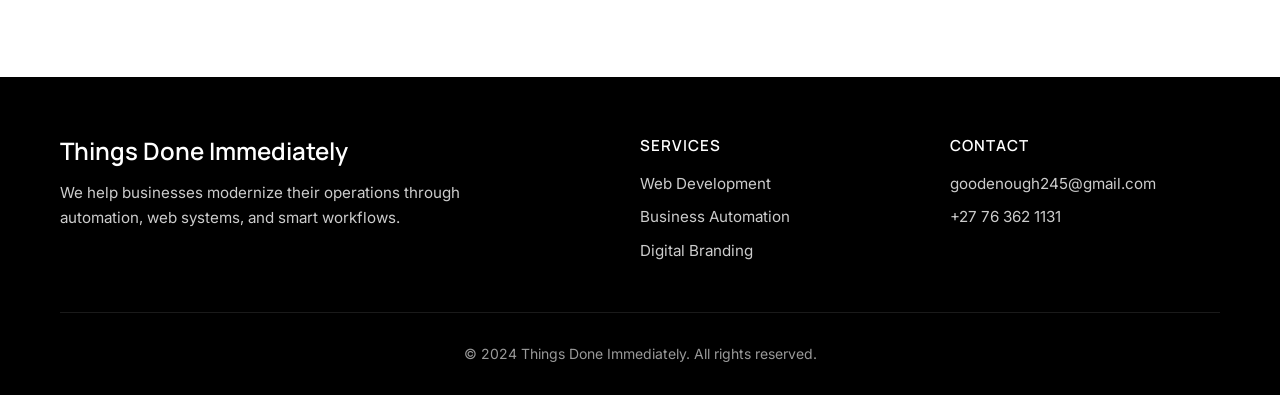
==== commit 40ff0f22: "Refactor styles and layout for better spacing Updated styles and structure for improved layout and s" ====
--- a/index.html
+++ b/index.html
@@ -31,7 +31,6 @@
             --gray-600: #333333;
             --gray-700: #1a1a1a;
             --accent: #d4af37;
-            --accent-blue: #0066cc;
         }
 
         body {
@@ -58,7 +57,7 @@
             width: 100%;
         }
 
-        /* Navigation - SIMPLE & FIXED */
+        /* Navigation - Clean & Fixed */
         .nav-main {
             position: fixed;
             top: 0;
@@ -67,11 +66,9 @@
             background: var(--white);
             border-bottom: 1px solid var(--gray-200);
             z-index: 1000;
-            padding: 0;
             height: 80px;
             display: flex;
             align-items: center;
-            box-shadow: 0 2px 10px rgba(0,0,0,0.05);
         }
 
         .nav-container {
@@ -140,21 +137,20 @@
             transition: 0.3s;
         }
 
-        /* Sections */
+        /* Sections - TIGHT SPACING */
         section {
-            padding: 100px 0;
+            padding: 80px 0;
             width: 100%;
         }
 
         .section-header {
             text-align: center;
-            margin-bottom: 60px;
-            max-width: 100%;
+            margin-bottom: 40px;
         }
 
         .section-header h2 {
             font-size: 2.5rem;
-            margin-bottom: 16px;
+            margin-bottom: 12px;
         }
 
         .section-header p {
@@ -164,12 +160,13 @@
             margin: 0 auto;
         }
 
-        /* Hero Section */
+        /* Hero Section - NO GAP */
         .hero {
             min-height: calc(100vh - 80px);
             display: flex;
             align-items: center;
             padding: 0;
+            margin-top: -80px; /* Pulls content right under nav */
         }
 
         .hero-content {
@@ -181,14 +178,14 @@
         .hero-title {
             font-size: 3.5rem;
             font-weight: 700;
-            margin-bottom: 24px;
+            margin-bottom: 20px;
             line-height: 1.1;
         }
 
         .hero-subtitle {
             font-size: 1.25rem;
             color: var(--gray-500);
-            margin-bottom: 40px;
+            margin-bottom: 32px;
             max-width: 600px;
             margin-left: auto;
             margin-right: auto;
@@ -230,17 +227,6 @@
             transform: translateY(-2px);
         }
 
-        .btn-outline {
-            background: transparent;
-            color: var(--black);
-            border: 2px solid var(--gray-300);
-            padding: 12px 28px;
-        }
-
-        .btn-outline:hover {
-            border-color: var(--black);
-        }
-
         .btn-group {
             display: flex;
             gap: 16px;
@@ -256,8 +242,8 @@
         .services-grid {
             display: grid;
             grid-template-columns: repeat(auto-fit, minmax(300px, 1fr));
-            gap: 40px;
-            margin-top: 40px;
+            gap: 30px;
+            margin-top: 30px;
         }
 
         .service-card {
@@ -269,8 +255,8 @@
         }
 
         .service-card:hover {
-            transform: translateY(-8px);
-            box-shadow: 0 20px 40px rgba(0, 0, 0, 0.08);
+            transform: translateY(-5px);
+            box-shadow: 0 10px 30px rgba(0, 0, 0, 0.08);
         }
 
         .service-icon {
@@ -281,7 +267,7 @@
             display: flex;
             align-items: center;
             justify-content: center;
-            margin-bottom: 24px;
+            margin-bottom: 20px;
         }
 
         .service-icon svg {
@@ -292,25 +278,27 @@
 
         .service-card h3 {
             font-size: 1.5rem;
-            margin-bottom: 16px;
+            margin-bottom: 12px;
         }
 
         .service-card p {
             color: var(--gray-500);
-            margin-bottom: 20px;
+            margin-bottom: 16px;
         }
 
         .service-features {
             list-style: none;
             padding: 0;
+            margin-top: 16px;
         }
 
         .service-features li {
             color: var(--gray-600);
-            margin-bottom: 8px;
+            margin-bottom: 6px;
             display: flex;
             align-items: center;
             gap: 8px;
+            font-size: 0.95rem;
         }
 
         .service-features li:before {
@@ -318,7 +306,7 @@
             color: var(--accent);
         }
 
-        /* Featured Work */
+        /* Featured Work - COMPACT */
         .featured-work {
             background: var(--white);
         }
@@ -326,7 +314,7 @@
         .case-study {
             display: grid;
             grid-template-columns: 1fr 1fr;
-            gap: 60px;
+            gap: 40px;
             align-items: center;
             background: var(--gray-100);
             border-radius: 12px;
@@ -334,26 +322,25 @@
         }
 
         .case-study-content {
-            padding: 60px;
+            padding: 40px;
         }
 
         .case-study-content h3 {
             font-size: 2rem;
-            margin-bottom: 20px;
+            margin-bottom: 16px;
         }
 
         .case-study-description {
             font-size: 1.125rem;
             color: var(--gray-500);
-            margin-bottom: 32px;
+            margin-bottom: 24px;
             line-height: 1.6;
         }
 
         .case-study-stats {
             display: grid;
             grid-template-columns: repeat(3, 1fr);
-            gap: 24px;
-            margin-bottom: 40px;
+            gap: 20px;
         }
 
         .stat {
@@ -361,10 +348,10 @@
         }
 
         .stat-number {
-            font-size: 2rem;
+            font-size: 1.75rem;
             font-weight: 700;
             color: var(--black);
-            margin-bottom: 8px;
+            margin-bottom: 4px;
         }
 
         .stat-label {
@@ -374,21 +361,11 @@
 
         .case-study-image {
             height: 100%;
-            min-height: 500px;
+            min-height: 250px;
             background: var(--gray-200);
-            position: relative;
-            overflow: hidden;
-        }
-
-        .project-image {
-            width: 100%;
-            height: 100%;
-            object-fit: cover;
-            transition: transform 0.5s ease;
-        }
-
-        .case-study:hover .project-image {
-            transform: scale(1.05);
+            display: flex;
+            align-items: center;
+            justify-content: center;
         }
 
         /* Process */
@@ -399,20 +376,20 @@
         .process-steps {
             display: grid;
             grid-template-columns: repeat(auto-fit, minmax(250px, 1fr));
-            gap: 40px;
-            margin-top: 60px;
+            gap: 30px;
+            margin-top: 40px;
         }
 
         .step {
             position: relative;
-            padding-top: 48px;
+            padding-top: 40px;
         }
 
         .step-number {
             position: absolute;
             top: 0;
             left: 0;
-            font-size: 3rem;
+            font-size: 2.5rem;
             font-weight: 700;
             color: var(--gray-200);
             line-height: 1;
@@ -420,11 +397,12 @@
 
         .step h4 {
             font-size: 1.25rem;
-            margin-bottom: 12px;
+            margin-bottom: 8px;
         }
 
         .step p {
             color: var(--gray-500);
+            font-size: 0.95rem;
         }
 
         /* Contact */
@@ -438,7 +416,7 @@
         }
 
         .form-group {
-            margin-bottom: 24px;
+            margin-bottom: 20px;
         }
 
         .form-control {
@@ -465,31 +443,32 @@
         .footer {
             background: var(--black);
             color: var(--white);
-            padding: 60px 0 40px;
+            padding: 60px 0 30px;
         }
 
         .footer-content {
             display: grid;
             grid-template-columns: 2fr 1fr 1fr;
-            gap: 60px;
-            margin-bottom: 60px;
+            gap: 40px;
+            margin-bottom: 40px;
         }
 
         .footer-brand h3 {
             font-size: 1.5rem;
             color: var(--white);
-            margin-bottom: 20px;
+            margin-bottom: 16px;
         }
 
         .footer-brand p {
             color: var(--gray-300);
             max-width: 400px;
+            font-size: 0.95rem;
         }
 
         .footer-links h4 {
-            font-size: 1rem;
+            font-size: 0.95rem;
             color: var(--white);
-            margin-bottom: 20px;
+            margin-bottom: 16px;
             text-transform: uppercase;
             letter-spacing: 1px;
         }
@@ -500,13 +479,14 @@
         }
 
         .footer-links li {
-            margin-bottom: 12px;
+            margin-bottom: 8px;
         }
 
         .footer-links a {
             color: var(--gray-300);
             text-decoration: none;
             transition: color 0.3s ease;
+            font-size: 0.95rem;
         }
 
         .footer-links a:hover {
@@ -514,7 +494,7 @@
         }
 
         .footer-bottom {
-            padding-top: 40px;
+            padding-top: 30px;
             border-top: 1px solid var(--gray-700);
             text-align: center;
             color: var(--gray-400);
@@ -532,7 +512,7 @@
             }
             
             .case-study-image {
-                min-height: 400px;
+                min-height: 200px;
                 order: -1;
             }
             
@@ -561,10 +541,10 @@
                 width: 100%;
                 background: var(--white);
                 flex-direction: column;
-                padding: 2rem;
-                gap: 1.5rem;
+                padding: 1.5rem;
+                gap: 1rem;
                 border-top: 1px solid var(--gray-200);
-                box-shadow: 0 10px 30px rgba(0,0,0,0.1);
+                box-shadow: 0 5px 20px rgba(0,0,0,0.08);
                 display: none;
                 z-index: 999;
             }
@@ -579,6 +559,7 @@
             
             .hero {
                 min-height: calc(100vh - 70px);
+                margin-top: -70px;
             }
             
             .hero-title {
@@ -587,6 +568,7 @@
             
             .hero-subtitle {
                 font-size: 1.125rem;
+                margin-bottom: 24px;
             }
             
             .btn-group {
@@ -596,7 +578,7 @@
             
             .btn {
                 width: 100%;
-                max-width: 300px;
+                max-width: 280px;
             }
             
             .case-study-content {
@@ -605,16 +587,17 @@
             
             .case-study-stats {
                 grid-template-columns: 1fr;
-                gap: 20px;
+                gap: 16px;
             }
             
             .footer-content {
                 grid-template-columns: 1fr;
-                gap: 40px;
+                gap: 30px;
             }
             
             .process-steps {
                 grid-template-columns: 1fr;
+                gap: 25px;
             }
         }
 
@@ -625,6 +608,7 @@
             
             .section-header h2 {
                 font-size: 2rem;
+                margin-bottom: 8px;
             }
             
             .service-card {
@@ -633,38 +617,43 @@
             
             .services-grid {
                 grid-template-columns: 1fr;
+                gap: 20px;
             }
             
             .case-study-image {
-                min-height: 300px;
+                min-height: 150px;
+            }
+            
+            .hero-subtitle {
+                font-size: 1rem;
             }
         }
     </style>
 </head>
 <body>
     <!-- Fixed Navigation -->
-<nav class="nav-main">
-    <div class="nav-container">
-        <a href="index.html" class="nav-brand">Things Done Immediately</a>
-        
-        <button class="mobile-toggle" id="mobileToggle">
-            <span></span>
-            <span></span>
-            <span></span>
-        </button>
-        
-       <div class="nav-menu" id="navMenu">
-    <a href="index.html" class="nav-link active">Home</a>
-    <a href="web-development.html" class="nav-link">Web Development</a>
-    <a href="automation.html" class="nav-link">Automation</a>
-    <a href="brand.html" class="nav-link">Brand</a>
-    <a href="work.html" class="nav-link">Work</a>
-    <a href="contact.html" class="nav-link">Contact</a>
-</div>
-    </div>
-</nav>
-
-    <!-- Hero Section -->
+    <nav class="nav-main">
+        <div class="nav-container">
+            <a href="index.html" class="nav-brand">Things Done Immediately</a>
+            
+            <button class="mobile-toggle" id="mobileToggle">
+                <span></span>
+                <span></span>
+                <span></span>
+            </button>
+            
+            <div class="nav-menu" id="navMenu">
+                <a href="index.html" class="nav-link active">Home</a>
+                <a href="web-development.html" class="nav-link">Web Development</a>
+                <a href="automation.html" class="nav-link">Automation</a>
+                <a href="brand.html" class="nav-link">Brand</a>
+                <a href="work.html" class="nav-link">Work</a>
+                <a href="contact.html" class="nav-link">Contact</a>
+            </div>
+        </div>
+    </nav>
+
+    <!-- Hero Section - RIGHT UNDER NAV -->
     <section class="hero">
         <div class="container">
             <div class="hero-content">
@@ -718,7 +707,7 @@
                         </svg>
                     </div>
                     <h3>Business Automation</h3>
-                    <p>Automate repetitive tasks and workflows using n8n, Zapier, and custom solutions to save time and reduce errors.</p>
+                    <p>Automate repetitive tasks and workflows to save time and reduce errors.</p>
                     <ul class="service-features">
                         <li>Workflow Automation</li>
                         <li>Process Optimization</li>
@@ -736,19 +725,19 @@
                         </svg>
                     </div>
                     <h3>Digital Branding</h3>
-                    <p>Complete brand identity systems and digital marketing strategies to help your business stand out and grow.</p>
+                    <p>Complete brand identity systems and digital marketing strategies.</p>
                     <ul class="service-features">
                         <li>Brand Identity</li>
                         <li>Digital Marketing</li>
                         <li>Content Strategy</li>
-                        <li>Social Media Management</li>
+                        <li>Social Media</li>
                     </ul>
                 </div>
             </div>
         </div>
     </section>
 
-       <!-- Featured Work -->
+    <!-- Featured Work -->
     <section class="featured-work" id="work">
         <div class="container">
             <div class="section-header">
@@ -762,8 +751,7 @@
                     <p class="case-study-description">
                         Complete website development and automation system implementation 
                         for a growing fitness business. The project included a custom 
-                        membership portal, class booking system, and automated 
-                        communication workflows.
+                        membership portal, class booking system, and automated workflows.
                     </p>
                     
                     <div class="case-study-stats">
@@ -783,10 +771,9 @@
                 </div>
                 
                 <div class="case-study-image">
-                    <div style="width: 100%; height: 300px; background: linear-gradient(135deg, var(--gray-100) 0%, var(--gray-200) 100%); display: flex; flex-direction: column; align-items: center; justify-content: center; padding: 40px;">
-                        <div style="font-size: 2rem; margin-bottom: 15px; color: var(--gray-600);">Elite Health Club</div>
-                        <div style="color: var(--gray-500); text-align: center; max-width: 400px;">
-                            Custom Website & Automation System<br>
+                    <div style="width: 100%; height: 100%; background: linear-gradient(135deg, var(--gray-100) 0%, var(--gray-200) 100%); display: flex; flex-direction: column; align-items: center; justify-content: center; padding: 20px; text-align: center;">
+                        <div style="font-size: 1.5rem; margin-bottom: 8px; color: var(--gray-600); font-weight: 600;">Elite Health Club</div>
+                        <div style="color: var(--gray-500); font-size: 0.95rem;">
                             Complete Digital Transformation
                         </div>
                     </div>
@@ -807,22 +794,22 @@
                 <div class="step">
                     <div class="step-number">01</div>
                     <h4>Discovery</h4>
-                    <p>Understanding your business goals, challenges, and technical requirements.</p>
+                    <p>Understanding your business goals, challenges, and requirements.</p>
                 </div>
                 <div class="step">
                     <div class="step-number">02</div>
                     <h4>Strategy</h4>
-                    <p>Developing a tailored solution architecture and detailed project plan.</p>
+                    <p>Developing a tailored solution architecture and project plan.</p>
                 </div>
                 <div class="step">
                     <div class="step-number">03</div>
                     <h4>Execution</h4>
-                    <p>Building and testing the solution with regular progress updates.</p>
+                    <p>Building and testing with regular progress updates.</p>
                 </div>
                 <div class="step">
                     <div class="step-number">04</div>
                     <h4>Delivery</h4>
-                    <p>Launching the solution and providing ongoing support and optimization.</p>
+                    <p>Launching and providing ongoing support and optimization.</p>
                 </div>
             </div>
         </div>
@@ -837,7 +824,7 @@
             </div>
             
             <div class="contact-form">
-                <form action="https://formspree.io/f/your-form-id" method="POST">
+                <form id="contactForm" method="POST">
                     <div class="form-group">
                         <input type="text" name="name" class="form-control" placeholder="Your Name" required>
                     </div>
@@ -866,13 +853,13 @@
                 </div>
                 
                 <div class="footer-links">
-    <h4>Services</h4>
-    <ul>
-        <li><a href="web-development.html">Web Development</a></li>
-        <li><a href="automation.html">Business Automation</a></li>
-        <li><a href="brand.html">Digital Branding</a></li>
-    </ul>
-</div>
+                    <h4>Services</h4>
+                    <ul>
+                        <li><a href="web-development.html">Web Development</a></li>
+                        <li><a href="automation.html">Business Automation</a></li>
+                        <li><a href="brand.html">Digital Branding</a></li>
+                    </ul>
+                </div>
                 
                 <div class="footer-links">
                     <h4>Contact</h4>
@@ -895,7 +882,7 @@
         const mobileToggle = document.getElementById('mobileToggle');
         const navMenu = document.getElementById('navMenu');
         
-        if (mobileToggle) {
+        if (mobileToggle && navMenu) {
             mobileToggle.addEventListener('click', (e) => {
                 e.stopPropagation();
                 navMenu.classList.toggle('active');
@@ -904,7 +891,7 @@
         
         // Close menu when clicking outside
         document.addEventListener('click', (e) => {
-            if (!e.target.closest('.nav-container') && navMenu.classList.contains('active')) {
+            if (navMenu && !e.target.closest('.nav-container') && navMenu.classList.contains('active')) {
                 navMenu.classList.remove('active');
             }
         });
@@ -912,7 +899,7 @@
         // Close menu when clicking a link
         document.querySelectorAll('.nav-link').forEach(link => {
             link.addEventListener('click', () => {
-                navMenu.classList.remove('active');
+                if (navMenu) navMenu.classList.remove('active');
             });
         });
         
@@ -934,15 +921,19 @@
         });
         
         // Form submission
-        const contactForm = document.querySelector('.contact-form form');
+        const contactForm = document.getElementById('contactForm');
         if (contactForm) {
             contactForm.addEventListener('submit', function(e) {
                 e.preventDefault();
-                // Add your form submission logic here
-                alert('Thank you for your message. We will get back to you soon!');
+                alert('Thank you for your message! We\'ll contact you within 24 hours.');
                 this.reset();
             });
         }
+        
+        // Initialize
+        document.addEventListener('DOMContentLoaded', function() {
+            console.log('Things Done Immediately - Site loaded');
+        });
     </script>
 </body>
 </html>
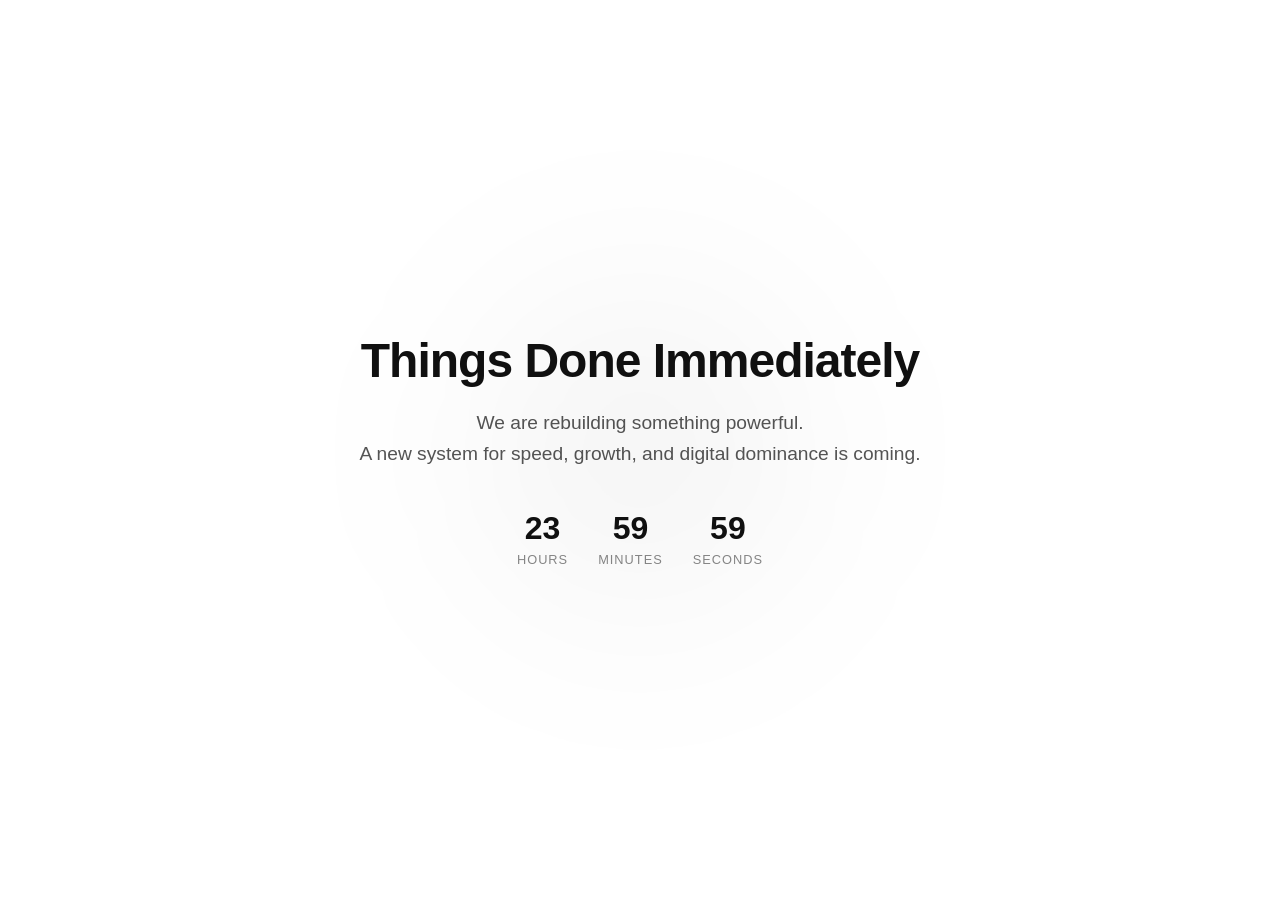
==== commit a14a24fc: "Revamp index.html for site relaunch Updated HTML structure and styles for the relaunch, including ne" ====
--- a/index.html
+++ b/index.html
@@ -1,939 +1,143 @@
 <!DOCTYPE html>
 <html lang="en">
 <head>
-    <meta charset="UTF-8">
-    <meta name="viewport" content="width=device-width, initial-scale=1.0">
-    <title>Things Done Immediately | Digital Solutions Agency</title>
-    
-    <!-- Fonts -->
-    <link rel="preconnect" href="https://fonts.googleapis.com">
-    <link rel="preconnect" href="https://fonts.gstatic.com" crossorigin>
-    <link href="https://fonts.googleapis.com/css2?family=Inter:wght@300;400;500;600;700&family=Manrope:wght@400;500;600;700&display=swap" rel="stylesheet">
-    
-    <style>
-        /* ===== COMPLETE FIXED CSS ===== */
-        /* Reset & Base */
-        * {
-            margin: 0;
-            padding: 0;
-            box-sizing: border-box;
-        }
+  <meta charset="UTF-8">
+  <title>Things Done Immediately — Relaunching</title>
+  <meta name="viewport" content="width=device-width, initial-scale=1.0">
 
-        :root {
-            /* Color System */
-            --black: #000000;
-            --white: #ffffff;
-            --gray-100: #f8f8f8;
-            --gray-200: #e8e8e8;
-            --gray-300: #cccccc;
-            --gray-400: #999999;
-            --gray-500: #666666;
-            --gray-600: #333333;
-            --gray-700: #1a1a1a;
-            --accent: #d4af37;
-        }
+  <style>
+    * {
+      margin: 0;
+      padding: 0;
+      box-sizing: border-box;
+      font-family: -apple-system, BlinkMacSystemFont, "Segoe UI", Roboto, Inter, sans-serif;
+    }
 
-        body {
-            font-family: 'Inter', -apple-system, BlinkMacSystemFont, sans-serif;
-            color: var(--gray-600);
-            line-height: 1.6;
-            background: var(--white);
-            overflow-x: hidden;
-            padding-top: 80px; /* Space for fixed nav */
-        }
+    body {
+      background: #ffffff;
+      color: #111;
+      height: 100vh;
+      display: flex;
+      justify-content: center;
+      align-items: center;
+      overflow: hidden;
+    }
 
-        h1, h2, h3, h4, h5, h6 {
-            font-family: 'Manrope', sans-serif;
-            font-weight: 600;
-            color: var(--black);
-            line-height: 1.2;
-        }
+    .container {
+      text-align: center;
+      max-width: 700px;
+      padding: 40px;
+      animation: fadeIn 1.5s ease-out;
+    }
 
-        /* Container System */
-        .container {
-            max-width: 1200px;
-            margin: 0 auto;
-            padding: 0 20px;
-            width: 100%;
-        }
+    h1 {
+      font-size: 3rem;
+      font-weight: 800;
+      letter-spacing: -1px;
+      margin-bottom: 20px;
+    }
 
-        /* Navigation - Clean & Fixed */
-        .nav-main {
-            position: fixed;
-            top: 0;
-            left: 0;
-            width: 100%;
-            background: var(--white);
-            border-bottom: 1px solid var(--gray-200);
-            z-index: 1000;
-            height: 80px;
-            display: flex;
-            align-items: center;
-        }
+    p {
+      font-size: 1.2rem;
+      color: #555;
+      margin-bottom: 40px;
+      line-height: 1.6;
+    }
 
-        .nav-container {
-            max-width: 1200px;
-            margin: 0 auto;
-            padding: 0 20px;
-            width: 100%;
-            display: flex;
-            justify-content: space-between;
-            align-items: center;
-        }
+    .timer {
+      display: flex;
+      justify-content: center;
+      gap: 30px;
+      font-size: 2rem;
+      font-weight: 700;
+    }
 
-        .nav-brand {
-            font-family: 'Manrope', sans-serif;
-            font-weight: 700;
-            font-size: 1.25rem;
-            color: var(--black);
-            text-decoration: none;
-        }
+    .time-box {
+      display: flex;
+      flex-direction: column;
+      align-items: center;
+    }
 
-        .nav-menu {
-            display: flex;
-            gap: 2rem;
-            align-items: center;
-        }
+    .label {
+      font-size: 0.8rem;
+      font-weight: 500;
+      color: #888;
+      margin-top: 5px;
+      text-transform: uppercase;
+      letter-spacing: 1px;
+    }
 
-        .nav-link {
-            color: var(--gray-600);
-            text-decoration: none;
-            font-weight: 500;
-            font-size: 0.95rem;
-            transition: color 0.3s ease;
-            padding: 0.5rem 0;
-            position: relative;
-        }
+    .glow {
+      position: absolute;
+      width: 600px;
+      height: 600px;
+      background: radial-gradient(circle, rgba(0,0,0,0.05) 0%, transparent 60%);
+      filter: blur(80px);
+      animation: float 6s ease-in-out infinite;
+    }
 
-        .nav-link:hover,
-        .nav-link.active {
-            color: var(--black);
-        }
+    @keyframes fadeIn {
+      from { opacity: 0; transform: translateY(20px); }
+      to { opacity: 1; transform: translateY(0); }
+    }
 
-        .nav-link.active:after {
-            content: '';
-            position: absolute;
-            bottom: 0;
-            left: 0;
-            width: 100%;
-            height: 2px;
-            background: var(--black);
-        }
-
-        .mobile-toggle {
-            display: none;
-            flex-direction: column;
-            gap: 4px;
-            background: none;
-            border: none;
-            cursor: pointer;
-            padding: 0.5rem;
-        }
-
-        .mobile-toggle span {
-            width: 24px;
-            height: 2px;
-            background: var(--black);
-            transition: 0.3s;
-        }
-
-        /* Sections - TIGHT SPACING */
-        section {
-            padding: 80px 0;
-            width: 100%;
-        }
-
-        .section-header {
-            text-align: center;
-            margin-bottom: 40px;
-        }
-
-        .section-header h2 {
-            font-size: 2.5rem;
-            margin-bottom: 12px;
-        }
-
-        .section-header p {
-            font-size: 1.125rem;
-            color: var(--gray-500);
-            max-width: 600px;
-            margin: 0 auto;
-        }
-
-        /* Hero Section - NO GAP */
-        .hero {
-            min-height: calc(100vh - 80px);
-            display: flex;
-            align-items: center;
-            padding: 0;
-            margin-top: -80px; /* Pulls content right under nav */
-        }
-
-        .hero-content {
-            max-width: 800px;
-            margin: 0 auto;
-            text-align: center;
-        }
-
-        .hero-title {
-            font-size: 3.5rem;
-            font-weight: 700;
-            margin-bottom: 20px;
-            line-height: 1.1;
-        }
-
-        .hero-subtitle {
-            font-size: 1.25rem;
-            color: var(--gray-500);
-            margin-bottom: 32px;
-            max-width: 600px;
-            margin-left: auto;
-            margin-right: auto;
-        }
-
-        /* Buttons */
-        .btn {
-            display: inline-block;
-            padding: 14px 32px;
-            font-size: 1rem;
-            font-weight: 600;
-            text-decoration: none;
-            border-radius: 4px;
-            transition: all 0.3s ease;
-            border: 2px solid transparent;
-            cursor: pointer;
-            text-align: center;
-        }
-
-        .btn-primary {
-            background: var(--black);
-            color: var(--white);
-        }
-
-        .btn-primary:hover {
-            background: var(--gray-700);
-            transform: translateY(-2px);
-            box-shadow: 0 10px 20px rgba(0,0,0,0.1);
-        }
-
-        .btn-secondary {
-            background: transparent;
-            color: var(--black);
-            border-color: var(--gray-300);
-        }
-
-        .btn-secondary:hover {
-            border-color: var(--black);
-            transform: translateY(-2px);
-        }
-
-        .btn-group {
-            display: flex;
-            gap: 16px;
-            flex-wrap: wrap;
-            justify-content: center;
-        }
-
-        /* Services */
-        .services {
-            background: var(--gray-100);
-        }
-
-        .services-grid {
-            display: grid;
-            grid-template-columns: repeat(auto-fit, minmax(300px, 1fr));
-            gap: 30px;
-            margin-top: 30px;
-        }
-
-        .service-card {
-            background: var(--white);
-            padding: 40px;
-            border-radius: 8px;
-            transition: transform 0.3s ease, box-shadow 0.3s ease;
-            height: 100%;
-        }
-
-        .service-card:hover {
-            transform: translateY(-5px);
-            box-shadow: 0 10px 30px rgba(0, 0, 0, 0.08);
-        }
-
-        .service-icon {
-            width: 48px;
-            height: 48px;
-            background: var(--gray-100);
-            border-radius: 8px;
-            display: flex;
-            align-items: center;
-            justify-content: center;
-            margin-bottom: 20px;
-        }
-
-        .service-icon svg {
-            width: 24px;
-            height: 24px;
-            color: var(--black);
-        }
-
-        .service-card h3 {
-            font-size: 1.5rem;
-            margin-bottom: 12px;
-        }
-
-        .service-card p {
-            color: var(--gray-500);
-            margin-bottom: 16px;
-        }
-
-        .service-features {
-            list-style: none;
-            padding: 0;
-            margin-top: 16px;
-        }
-
-        .service-features li {
-            color: var(--gray-600);
-            margin-bottom: 6px;
-            display: flex;
-            align-items: center;
-            gap: 8px;
-            font-size: 0.95rem;
-        }
-
-        .service-features li:before {
-            content: "—";
-            color: var(--accent);
-        }
-
-        /* Featured Work - COMPACT */
-        .featured-work {
-            background: var(--white);
-        }
-
-        .case-study {
-            display: grid;
-            grid-template-columns: 1fr 1fr;
-            gap: 40px;
-            align-items: center;
-            background: var(--gray-100);
-            border-radius: 12px;
-            overflow: hidden;
-        }
-
-        .case-study-content {
-            padding: 40px;
-        }
-
-        .case-study-content h3 {
-            font-size: 2rem;
-            margin-bottom: 16px;
-        }
-
-        .case-study-description {
-            font-size: 1.125rem;
-            color: var(--gray-500);
-            margin-bottom: 24px;
-            line-height: 1.6;
-        }
-
-        .case-study-stats {
-            display: grid;
-            grid-template-columns: repeat(3, 1fr);
-            gap: 20px;
-        }
-
-        .stat {
-            text-align: center;
-        }
-
-        .stat-number {
-            font-size: 1.75rem;
-            font-weight: 700;
-            color: var(--black);
-            margin-bottom: 4px;
-        }
-
-        .stat-label {
-            font-size: 0.875rem;
-            color: var(--gray-500);
-        }
-
-        .case-study-image {
-            height: 100%;
-            min-height: 250px;
-            background: var(--gray-200);
-            display: flex;
-            align-items: center;
-            justify-content: center;
-        }
-
-        /* Process */
-        .process {
-            background: var(--gray-100);
-        }
-
-        .process-steps {
-            display: grid;
-            grid-template-columns: repeat(auto-fit, minmax(250px, 1fr));
-            gap: 30px;
-            margin-top: 40px;
-        }
-
-        .step {
-            position: relative;
-            padding-top: 40px;
-        }
-
-        .step-number {
-            position: absolute;
-            top: 0;
-            left: 0;
-            font-size: 2.5rem;
-            font-weight: 700;
-            color: var(--gray-200);
-            line-height: 1;
-        }
-
-        .step h4 {
-            font-size: 1.25rem;
-            margin-bottom: 8px;
-        }
-
-        .step p {
-            color: var(--gray-500);
-            font-size: 0.95rem;
-        }
-
-        /* Contact */
-        .contact {
-            background: var(--white);
-        }
-
-        .contact-form {
-            max-width: 600px;
-            margin: 0 auto;
-        }
-
-        .form-group {
-            margin-bottom: 20px;
-        }
-
-        .form-control {
-            width: 100%;
-            padding: 14px 16px;
-            font-size: 1rem;
-            border: 1px solid var(--gray-300);
-            border-radius: 4px;
-            transition: border-color 0.3s ease;
-            font-family: 'Inter', sans-serif;
-        }
-
-        .form-control:focus {
-            outline: none;
-            border-color: var(--black);
-        }
-
-        textarea.form-control {
-            min-height: 120px;
-            resize: vertical;
-        }
-
-        /* Footer */
-        .footer {
-            background: var(--black);
-            color: var(--white);
-            padding: 60px 0 30px;
-        }
-
-        .footer-content {
-            display: grid;
-            grid-template-columns: 2fr 1fr 1fr;
-            gap: 40px;
-            margin-bottom: 40px;
-        }
-
-        .footer-brand h3 {
-            font-size: 1.5rem;
-            color: var(--white);
-            margin-bottom: 16px;
-        }
-
-        .footer-brand p {
-            color: var(--gray-300);
-            max-width: 400px;
-            font-size: 0.95rem;
-        }
-
-        .footer-links h4 {
-            font-size: 0.95rem;
-            color: var(--white);
-            margin-bottom: 16px;
-            text-transform: uppercase;
-            letter-spacing: 1px;
-        }
-
-        .footer-links ul {
-            list-style: none;
-            padding: 0;
-        }
-
-        .footer-links li {
-            margin-bottom: 8px;
-        }
-
-        .footer-links a {
-            color: var(--gray-300);
-            text-decoration: none;
-            transition: color 0.3s ease;
-            font-size: 0.95rem;
-        }
-
-        .footer-links a:hover {
-            color: var(--white);
-        }
-
-        .footer-bottom {
-            padding-top: 30px;
-            border-top: 1px solid var(--gray-700);
-            text-align: center;
-            color: var(--gray-400);
-            font-size: 0.875rem;
-        }
-
-        /* Responsive Design */
-        @media (max-width: 1024px) {
-            .hero-title {
-                font-size: 3rem;
-            }
-            
-            .case-study {
-                grid-template-columns: 1fr;
-            }
-            
-            .case-study-image {
-                min-height: 200px;
-                order: -1;
-            }
-            
-            .footer-content {
-                grid-template-columns: 1fr 1fr;
-            }
-        }
-
-        @media (max-width: 768px) {
-            body {
-                padding-top: 70px;
-            }
-            
-            .nav-main {
-                height: 70px;
-            }
-            
-            .mobile-toggle {
-                display: flex;
-            }
-            
-            .nav-menu {
-                position: fixed;
-                top: 70px;
-                left: 0;
-                width: 100%;
-                background: var(--white);
-                flex-direction: column;
-                padding: 1.5rem;
-                gap: 1rem;
-                border-top: 1px solid var(--gray-200);
-                box-shadow: 0 5px 20px rgba(0,0,0,0.08);
-                display: none;
-                z-index: 999;
-            }
-            
-            .nav-menu.active {
-                display: flex;
-            }
-            
-            section {
-                padding: 60px 0;
-            }
-            
-            .hero {
-                min-height: calc(100vh - 70px);
-                margin-top: -70px;
-            }
-            
-            .hero-title {
-                font-size: 2.5rem;
-            }
-            
-            .hero-subtitle {
-                font-size: 1.125rem;
-                margin-bottom: 24px;
-            }
-            
-            .btn-group {
-                flex-direction: column;
-                align-items: center;
-            }
-            
-            .btn {
-                width: 100%;
-                max-width: 280px;
-            }
-            
-            .case-study-content {
-                padding: 30px;
-            }
-            
-            .case-study-stats {
-                grid-template-columns: 1fr;
-                gap: 16px;
-            }
-            
-            .footer-content {
-                grid-template-columns: 1fr;
-                gap: 30px;
-            }
-            
-            .process-steps {
-                grid-template-columns: 1fr;
-                gap: 25px;
-            }
-        }
-
-        @media (max-width: 480px) {
-            .hero-title {
-                font-size: 2rem;
-            }
-            
-            .section-header h2 {
-                font-size: 2rem;
-                margin-bottom: 8px;
-            }
-            
-            .service-card {
-                padding: 30px;
-            }
-            
-            .services-grid {
-                grid-template-columns: 1fr;
-                gap: 20px;
-            }
-            
-            .case-study-image {
-                min-height: 150px;
-            }
-            
-            .hero-subtitle {
-                font-size: 1rem;
-            }
-        }
-    </style>
+    @keyframes float {
+      0% { transform: translate(-50px, -50px); }
+      50% { transform: translate(50px, 50px); }
+      100% { transform: translate(-50px, -50px); }
+    }
+  </style>
 </head>
 <body>
-    <!-- Fixed Navigation -->
-    <nav class="nav-main">
-        <div class="nav-container">
-            <a href="index.html" class="nav-brand">Things Done Immediately</a>
-            
-            <button class="mobile-toggle" id="mobileToggle">
-                <span></span>
-                <span></span>
-                <span></span>
-            </button>
-            
-            <div class="nav-menu" id="navMenu">
-                <a href="index.html" class="nav-link active">Home</a>
-                <a href="web-development.html" class="nav-link">Web Development</a>
-                <a href="automation.html" class="nav-link">Automation</a>
-                <a href="brand.html" class="nav-link">Brand</a>
-                <a href="work.html" class="nav-link">Work</a>
-                <a href="contact.html" class="nav-link">Contact</a>
-            </div>
-        </div>
-    </nav>
 
-    <!-- Hero Section - RIGHT UNDER NAV -->
-    <section class="hero">
-        <div class="container">
-            <div class="hero-content">
-                <h1 class="hero-title">
-                    Digital solutions<br>
-                    that deliver results
-                </h1>
-                <p class="hero-subtitle">
-                    We design and develop custom web solutions and automation systems 
-                    that help businesses operate more efficiently and grow revenue.
-                </p>
-                <div class="btn-group">
-                    <a href="#work" class="btn btn-primary">View Our Work</a>
-                    <a href="#contact" class="btn btn-secondary">Start a Project</a>
-                </div>
-            </div>
-        </div>
-    </section>
+  <div class="glow"></div>
 
-    <!-- Services -->
-    <section class="services" id="services">
-        <div class="container">
-            <div class="section-header">
-                <h2>What We Do</h2>
-                <p>Comprehensive digital solutions tailored to your business needs</p>
-            </div>
-            
-            <div class="services-grid">
-                <!-- Web Development -->
-                <div class="service-card">
-                    <div class="service-icon">
-                        <svg viewBox="0 0 24 24" fill="none" stroke="currentColor" stroke-width="2">
-                            <path d="M12 2L2 7l10 5 10-5-10-5zM2 17l10 5 10-5M2 12l10 5 10-5"/>
-                        </svg>
-                    </div>
-                    <h3>Web Development</h3>
-                    <p>Custom websites and applications built with modern technologies for optimal performance and user experience.</p>
-                    <ul class="service-features">
-                        <li>Custom Business Websites</li>
-                        <li>E-commerce Solutions</li>
-                        <li>Web Applications</li>
-                        <li>Responsive Design</li>
-                    </ul>
-                </div>
+  <div class="container">
+    <h1>Things Done Immediately</h1>
+    <p>
+      We are rebuilding something powerful.<br>
+      A new system for speed, growth, and digital dominance is coming.
+    </p>
 
-                <!-- Automation -->
-                <div class="service-card">
-                    <div class="service-icon">
-                        <svg viewBox="0 0 24 24" fill="none" stroke="currentColor" stroke-width="2">
-                            <path d="M13 2L3 14h9l-1 8 10-12h-9l1-8z"/>
-                        </svg>
-                    </div>
-                    <h3>Business Automation</h3>
-                    <p>Automate repetitive tasks and workflows to save time and reduce errors.</p>
-                    <ul class="service-features">
-                        <li>Workflow Automation</li>
-                        <li>Process Optimization</li>
-                        <li>API Integration</li>
-                        <li>Data Management</li>
-                    </ul>
-                </div>
+    <div class="timer">
+      <div class="time-box">
+        <div id="hours">24</div>
+        <div class="label">Hours</div>
+      </div>
+      <div class="time-box">
+        <div id="minutes">00</div>
+        <div class="label">Minutes</div>
+      </div>
+      <div class="time-box">
+        <div id="seconds">00</div>
+        <div class="label">Seconds</div>
+      </div>
+    </div>
+  </div>
 
-                <!-- Branding -->
-                <div class="service-card">
-                    <div class="service-icon">
-                        <svg viewBox="0 0 24 24" fill="none" stroke="currentColor" stroke-width="2">
-                            <circle cx="12" cy="12" r="10"/>
-                            <path d="M8 14s1.5 2 4 2 4-2 4-2M9 9h.01M15 9h.01"/>
-                        </svg>
-                    </div>
-                    <h3>Digital Branding</h3>
-                    <p>Complete brand identity systems and digital marketing strategies.</p>
-                    <ul class="service-features">
-                        <li>Brand Identity</li>
-                        <li>Digital Marketing</li>
-                        <li>Content Strategy</li>
-                        <li>Social Media</li>
-                    </ul>
-                </div>
-            </div>
-        </div>
-    </section>
+  <script>
+    const countdownTime = 24 * 60 * 60; // 24 hours in seconds
+    let timeLeft = countdownTime;
 
-    <!-- Featured Work -->
-    <section class="featured-work" id="work">
-        <div class="container">
-            <div class="section-header">
-                <h2>Featured Project</h2>
-                <p>Digital transformation for a premium fitness center</p>
-            </div>
-            
-            <div class="case-study">
-                <div class="case-study-content">
-                    <h3>Elite Health Club</h3>
-                    <p class="case-study-description">
-                        Complete website development and automation system implementation 
-                        for a growing fitness business. The project included a custom 
-                        membership portal, class booking system, and automated workflows.
-                    </p>
-                    
-                    <div class="case-study-stats">
-                        <div class="stat">
-                            <div class="stat-number">+63%</div>
-                            <div class="stat-label">Online Signups</div>
-                        </div>
-                        <div class="stat">
-                            <div class="stat-number">-80%</div>
-                            <div class="stat-label">Admin Time</div>
-                        </div>
-                        <div class="stat">
-                            <div class="stat-number">100%</div>
-                            <div class="stat-label">Satisfaction</div>
-                        </div>
-                    </div>
-                </div>
-                
-                <div class="case-study-image">
-                    <div style="width: 100%; height: 100%; background: linear-gradient(135deg, var(--gray-100) 0%, var(--gray-200) 100%); display: flex; flex-direction: column; align-items: center; justify-content: center; padding: 20px; text-align: center;">
-                        <div style="font-size: 1.5rem; margin-bottom: 8px; color: var(--gray-600); font-weight: 600;">Elite Health Club</div>
-                        <div style="color: var(--gray-500); font-size: 0.95rem;">
-                            Complete Digital Transformation
-                        </div>
-                    </div>
-                </div>
-            </div>
-        </div>
-    </section>
+    const hoursEl = document.getElementById("hours");
+    const minutesEl = document.getElementById("minutes");
+    const secondsEl = document.getElementById("seconds");
 
-    <!-- Process -->
-    <section class="process" id="process">
-        <div class="container">
-            <div class="section-header">
-                <h2>Our Process</h2>
-                <p>A structured approach to delivering exceptional results</p>
-            </div>
-            
-            <div class="process-steps">
-                <div class="step">
-                    <div class="step-number">01</div>
-                    <h4>Discovery</h4>
-                    <p>Understanding your business goals, challenges, and requirements.</p>
-                </div>
-                <div class="step">
-                    <div class="step-number">02</div>
-                    <h4>Strategy</h4>
-                    <p>Developing a tailored solution architecture and project plan.</p>
-                </div>
-                <div class="step">
-                    <div class="step-number">03</div>
-                    <h4>Execution</h4>
-                    <p>Building and testing with regular progress updates.</p>
-                </div>
-                <div class="step">
-                    <div class="step-number">04</div>
-                    <h4>Delivery</h4>
-                    <p>Launching and providing ongoing support and optimization.</p>
-                </div>
-            </div>
-        </div>
-    </section>
+    function updateTimer() {
+      const hours = Math.floor(timeLeft / 3600);
+      const minutes = Math.floor((timeLeft % 3600) / 60);
+      const seconds = timeLeft % 60;
 
-    <!-- Contact -->
-    <section class="contact" id="contact">
-        <div class="container">
-            <div class="section-header">
-                <h2>Start a Project</h2>
-                <p>Let's discuss how we can help your business grow</p>
-            </div>
-            
-            <div class="contact-form">
-                <form id="contactForm" method="POST">
-                    <div class="form-group">
-                        <input type="text" name="name" class="form-control" placeholder="Your Name" required>
-                    </div>
-                    <div class="form-group">
-                        <input type="email" name="email" class="form-control" placeholder="Your Email" required>
-                    </div>
-                    <div class="form-group">
-                        <input type="text" name="company" class="form-control" placeholder="Company (Optional)">
-                    </div>
-                    <div class="form-group">
-                        <textarea name="message" class="form-control" placeholder="Tell us about your project" required></textarea>
-                    </div>
-                    <button type="submit" class="btn btn-primary">Send Message</button>
-                </form>
-            </div>
-        </div>
-    </section>
+      hoursEl.textContent = String(hours).padStart(2, "0");
+      minutesEl.textContent = String(minutes).padStart(2, "0");
+      secondsEl.textContent = String(seconds).padStart(2, "0");
 
-    <!-- Footer -->
-    <footer class="footer">
-        <div class="container">
-            <div class="footer-content">
-                <div class="footer-brand">
-                    <h3>Things Done Immediately</h3>
-                    <p>We help businesses modernize their operations through automation, web systems, and smart workflows.</p>
-                </div>
-                
-                <div class="footer-links">
-                    <h4>Services</h4>
-                    <ul>
-                        <li><a href="web-development.html">Web Development</a></li>
-                        <li><a href="automation.html">Business Automation</a></li>
-                        <li><a href="brand.html">Digital Branding</a></li>
-                    </ul>
-                </div>
-                
-                <div class="footer-links">
-                    <h4>Contact</h4>
-                    <ul>
-                        <li><a href="mailto:goodenough245@gmail.com">goodenough245@gmail.com</a></li>
-                        <li><a href="https://wa.me/27763621131">+27 76 362 1131</a></li>
-                    </ul>
-                </div>
-            </div>
-            
-            <div class="footer-bottom">
-                <p>&copy; 2024 Things Done Immediately. All rights reserved.</p>
-            </div>
-        </div>
-    </footer>
+      if (timeLeft > 0) timeLeft--;
+    }
 
-    <!-- JavaScript -->
-    <script>
-        // Mobile menu toggle
-        const mobileToggle = document.getElementById('mobileToggle');
-        const navMenu = document.getElementById('navMenu');
-        
-        if (mobileToggle && navMenu) {
-            mobileToggle.addEventListener('click', (e) => {
-                e.stopPropagation();
-                navMenu.classList.toggle('active');
-            });
-        }
-        
-        // Close menu when clicking outside
-        document.addEventListener('click', (e) => {
-            if (navMenu && !e.target.closest('.nav-container') && navMenu.classList.contains('active')) {
-                navMenu.classList.remove('active');
-            }
-        });
-        
-        // Close menu when clicking a link
-        document.querySelectorAll('.nav-link').forEach(link => {
-            link.addEventListener('click', () => {
-                if (navMenu) navMenu.classList.remove('active');
-            });
-        });
-        
-        // Smooth scroll for anchor links
-        document.querySelectorAll('a[href^="#"]').forEach(anchor => {
-            anchor.addEventListener('click', function (e) {
-                const href = this.getAttribute('href');
-                if (href === '#' || href === '#!') return;
-                
-                e.preventDefault();
-                const targetElement = document.querySelector(href);
-                if (targetElement) {
-                    window.scrollTo({
-                        top: targetElement.offsetTop - 80,
-                        behavior: 'smooth'
-                    });
-                }
-            });
-        });
-        
-        // Form submission
-        const contactForm = document.getElementById('contactForm');
-        if (contactForm) {
-            contactForm.addEventListener('submit', function(e) {
-                e.preventDefault();
-                alert('Thank you for your message! We\'ll contact you within 24 hours.');
-                this.reset();
-            });
-        }
-        
-        // Initialize
-        document.addEventListener('DOMContentLoaded', function() {
-            console.log('Things Done Immediately - Site loaded');
-        });
-    </script>
+    updateTimer();
+    setInterval(updateTimer, 1000);
+  </script>
+
 </body>
 </html>
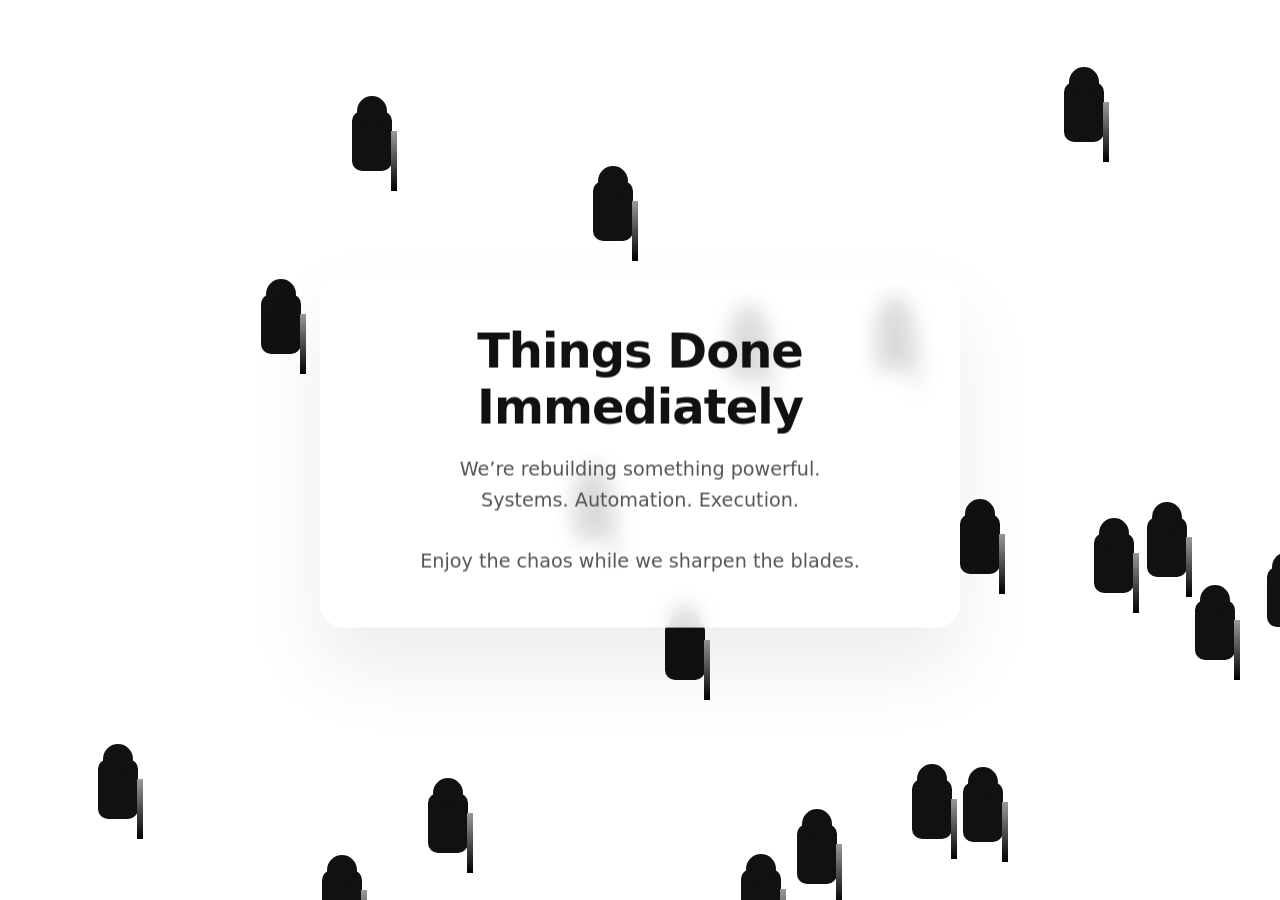
==== commit b41288fe: "Update HTML structure and styles for rebuilding" ====
--- a/index.html
+++ b/index.html
@@ -1,143 +1,148 @@
 <!DOCTYPE html>
 <html lang="en">
 <head>
-  <meta charset="UTF-8">
-  <title>Things Done Immediately — Relaunching</title>
-  <meta name="viewport" content="width=device-width, initial-scale=1.0">
+<meta charset="UTF-8">
+<title>Things Done Immediately — Rebuilding</title>
+<meta name="viewport" content="width=device-width, initial-scale=1.0">
 
-  <style>
-    * {
-      margin: 0;
-      padding: 0;
-      box-sizing: border-box;
-      font-family: -apple-system, BlinkMacSystemFont, "Segoe UI", Roboto, Inter, sans-serif;
-    }
+<style>
+* {
+  margin: 0;
+  padding: 0;
+  box-sizing: border-box;
+  font-family: Inter, system-ui, -apple-system, BlinkMacSystemFont, "Segoe UI", Roboto, sans-serif;
+}
 
-    body {
-      background: #ffffff;
-      color: #111;
-      height: 100vh;
-      display: flex;
-      justify-content: center;
-      align-items: center;
-      overflow: hidden;
-    }
+body {
+  background: #ffffff;
+  color: #111;
+  height: 100vh;
+  overflow: hidden;
+}
 
-    .container {
-      text-align: center;
-      max-width: 700px;
-      padding: 40px;
-      animation: fadeIn 1.5s ease-out;
-    }
+/* Center content */
+.center {
+  position: absolute;
+  z-index: 10;
+  top: 50%;
+  left: 50%;
+  transform: translate(-50%, -50%);
+  text-align: center;
+  background: rgba(255,255,255,0.85);
+  backdrop-filter: blur(10px);
+  padding: 50px 70px;
+  border-radius: 24px;
+  box-shadow: 0 40px 80px rgba(0,0,0,0.08);
+  animation: fadeIn 1.5s ease;
+}
 
-    h1 {
-      font-size: 3rem;
-      font-weight: 800;
-      letter-spacing: -1px;
-      margin-bottom: 20px;
-    }
+h1 {
+  font-size: 3rem;
+  font-weight: 800;
+  letter-spacing: -1px;
+  margin-bottom: 20px;
+}
 
-    p {
-      font-size: 1.2rem;
-      color: #555;
-      margin-bottom: 40px;
-      line-height: 1.6;
-    }
+p {
+  font-size: 1.2rem;
+  color: #555;
+  line-height: 1.6;
+}
 
-    .timer {
-      display: flex;
-      justify-content: center;
-      gap: 30px;
-      font-size: 2rem;
-      font-weight: 700;
-    }
+/* Arena */
+.arena {
+  position: absolute;
+  width: 100%;
+  height: 100%;
+  overflow: hidden;
+}
 
-    .time-box {
-      display: flex;
-      flex-direction: column;
-      align-items: center;
-    }
+/* Robot fighters */
+.robot {
+  position: absolute;
+  width: 40px;
+  height: 60px;
+  background: #111;
+  border-radius: 10px;
+}
 
-    .label {
-      font-size: 0.8rem;
-      font-weight: 500;
-      color: #888;
-      margin-top: 5px;
-      text-transform: uppercase;
-      letter-spacing: 1px;
-    }
+.robot::before {
+  content: "";
+  position: absolute;
+  top: -15px;
+  left: 5px;
+  width: 30px;
+  height: 30px;
+  background: #111;
+  border-radius: 50%;
+}
 
-    .glow {
-      position: absolute;
-      width: 600px;
-      height: 600px;
-      background: radial-gradient(circle, rgba(0,0,0,0.05) 0%, transparent 60%);
-      filter: blur(80px);
-      animation: float 6s ease-in-out infinite;
-    }
+.sword {
+  position: absolute;
+  width: 6px;
+  height: 60px;
+  background: linear-gradient(to bottom, #999, #000);
+  top: 20px;
+  right: -5px;
+  transform-origin: top;
+  animation: swing 0.6s infinite alternate;
+}
 
-    @keyframes fadeIn {
-      from { opacity: 0; transform: translateY(20px); }
-      to { opacity: 1; transform: translateY(0); }
-    }
+@keyframes swing {
+  from { transform: rotate(20deg); }
+  to { transform: rotate(-40deg); }
+}
 
-    @keyframes float {
-      0% { transform: translate(-50px, -50px); }
-      50% { transform: translate(50px, 50px); }
-      100% { transform: translate(-50px, -50px); }
-    }
-  </style>
+/* Robot movement */
+@keyframes fight {
+  0% { transform: translateX(0) translateY(0); }
+  25% { transform: translateX(40px) translateY(-20px); }
+  50% { transform: translateX(-40px) translateY(10px); }
+  75% { transform: translateX(30px) translateY(-10px); }
+  100% { transform: translateX(0) translateY(0); }
+}
+
+@keyframes fadeIn {
+  from { opacity: 0; transform: translate(-50%, -45%); }
+  to { opacity: 1; transform: translate(-50%, -50%); }
+}
+</style>
 </head>
 <body>
 
-  <div class="glow"></div>
+<div class="arena" id="arena"></div>
 
-  <div class="container">
-    <h1>Things Done Immediately</h1>
-    <p>
-      We are rebuilding something powerful.<br>
-      A new system for speed, growth, and digital dominance is coming.
-    </p>
+<div class="center">
+  <h1>Things Done Immediately</h1>
+  <p>
+    We’re rebuilding something powerful.<br>
+    Systems. Automation. Execution.<br><br>
+    Enjoy the chaos while we sharpen the blades.
+  </p>
+</div>
 
-    <div class="timer">
-      <div class="time-box">
-        <div id="hours">24</div>
-        <div class="label">Hours</div>
-      </div>
-      <div class="time-box">
-        <div id="minutes">00</div>
-        <div class="label">Minutes</div>
-      </div>
-      <div class="time-box">
-        <div id="seconds">00</div>
-        <div class="label">Seconds</div>
-      </div>
-    </div>
-  </div>
+<script>
+const arena = document.getElementById("arena");
 
-  <script>
-    const countdownTime = 24 * 60 * 60; // 24 hours in seconds
-    let timeLeft = countdownTime;
+function createRobot() {
+  const robot = document.createElement("div");
+  robot.className = "robot";
 
-    const hoursEl = document.getElementById("hours");
-    const minutesEl = document.getElementById("minutes");
-    const secondsEl = document.getElementById("seconds");
+  const sword = document.createElement("div");
+  sword.className = "sword";
+  robot.appendChild(sword);
 
-    function updateTimer() {
-      const hours = Math.floor(timeLeft / 3600);
-      const minutes = Math.floor((timeLeft % 3600) / 60);
-      const seconds = timeLeft % 60;
+  robot.style.top = Math.random() * window.innerHeight + "px";
+  robot.style.left = Math.random() * window.innerWidth + "px";
+  robot.style.animation = "fight " + (2 + Math.random() * 3) + "s infinite ease-in-out";
 
-      hoursEl.textContent = String(hours).padStart(2, "0");
-      minutesEl.textContent = String(minutes).padStart(2, "0");
-      secondsEl.textContent = String(seconds).padStart(2, "0");
+  arena.appendChild(robot);
+}
 
-      if (timeLeft > 0) timeLeft--;
-    }
-
-    updateTimer();
-    setInterval(updateTimer, 1000);
-  </script>
+for (let i = 0; i < 20; i++) {
+  createRobot();
+}
+</script>
 
 </body>
 </html>
